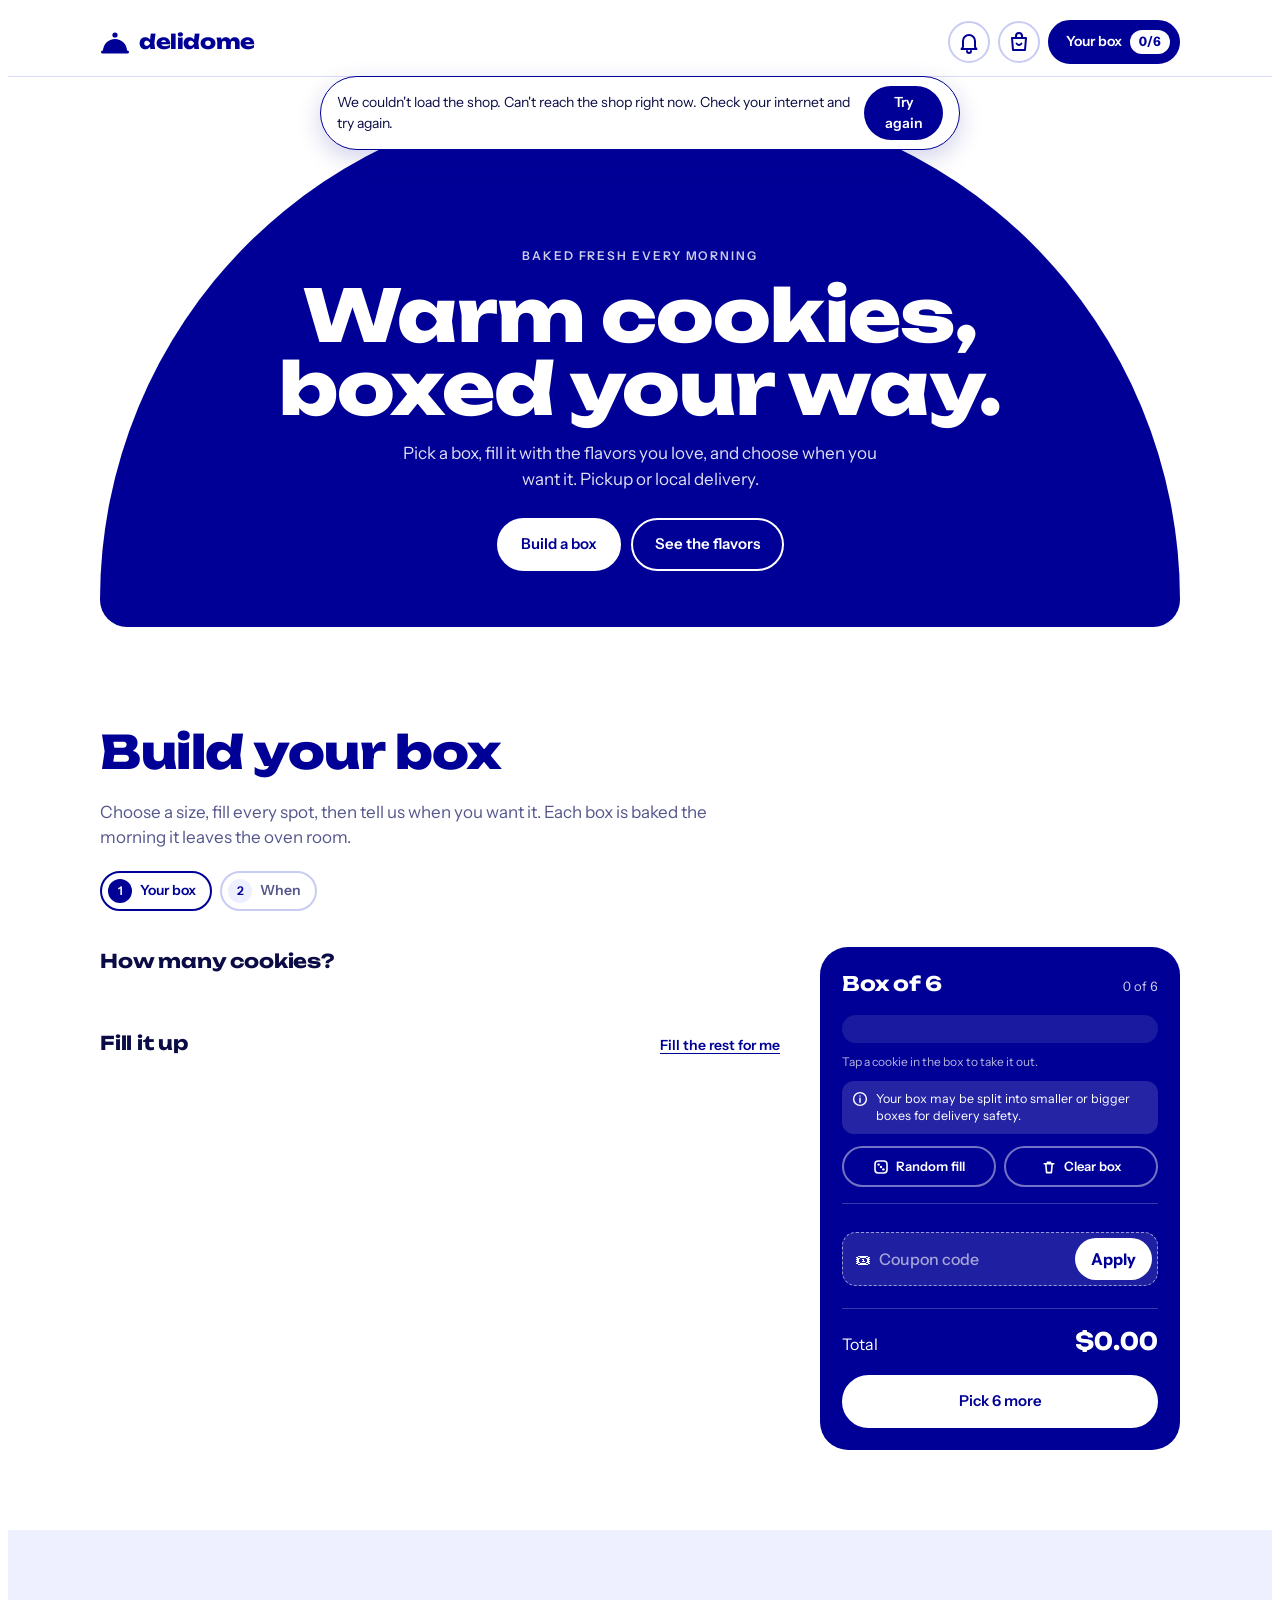
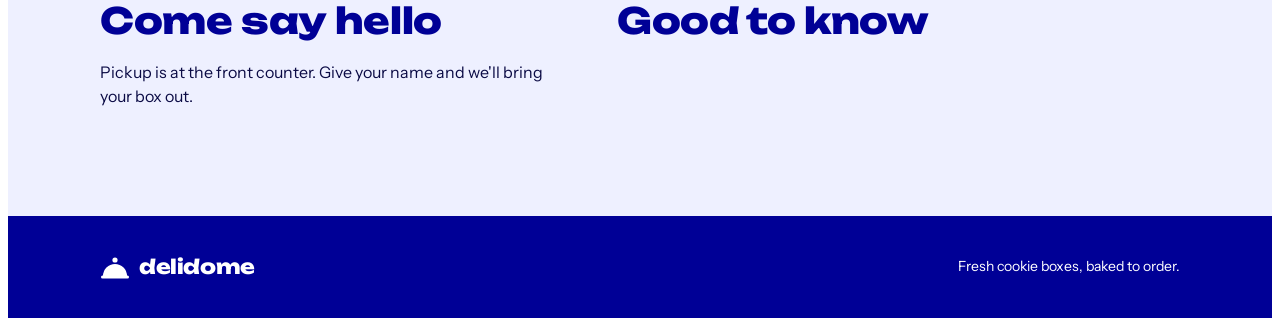
==== site/index.html @ af440e9e "Gifts promo behaves like a flash sale: size tag, FREE lines, countdown; gift card above the coupon b" ====
<!doctype html>
<html lang="en">
<head>
<meta charset="utf-8">
<meta name="viewport" content="width=device-width, initial-scale=1">
<meta name="theme-color" content="#000096">
<meta name="referrer" content="strict-origin-when-cross-origin">
<title>Delidome Cookie Boxes</title>
<link rel="icon" href="data:image/svg+xml,%3Csvg xmlns='http://www.w3.org/2000/svg' viewBox='0 0 32 32'%3E%3Ccircle cx='16' cy='16' r='15' fill='%23000096'/%3E%3C/svg%3E">
<link rel="preconnect" href="https://fonts.googleapis.com">
<link rel="preconnect" href="https://fonts.gstatic.com" crossorigin>
<link rel="stylesheet" href="https://fonts.googleapis.com/css2?family=Unbounded:wght@500;700;800&family=Instrument+Sans:wght@400;500;600;700&display=swap">
<link rel="stylesheet" href="styles.css">
</head>
<body>

<!-- ================= SHOP ================= -->
<div id="storeView">
<header class="top">
  <div class="wrap">
    <a class="logo" href="#top" aria-label="Delidome home">
      <span id="logoMark"><svg viewBox="0 0 30 24" aria-hidden="true"><path d="M3 21a12 12 0 0 1 24 0Z" fill="currentColor"/><circle cx="15" cy="5" r="2.6" fill="currentColor"/><rect x="1" y="20.5" width="28" height="3" rx="1.5" fill="currentColor"/></svg></span><span id="brandTxt">delidome</span>
    </a>
    <div class="top-actions">
      <button class="bagbtn bellbtn" id="bellBtn" type="button" aria-label="Notifications" aria-haspopup="dialog" aria-expanded="false"><svg viewBox="0 0 24 24" aria-hidden="true"><path d="M6 17V11a6 6 0 0 1 12 0v6l1.5 2h-15L6 17Z" fill="none" stroke="currentColor" stroke-width="2" stroke-linejoin="round"/><path d="M10 21a2 2 0 0 0 4 0" fill="none" stroke="currentColor" stroke-width="2" stroke-linecap="round"/></svg><span class="bagn" id="bellCount" hidden></span></button>
      <button class="bagbtn" id="moBtn" type="button" aria-label="My orders" title="My orders"><svg class="bagsvg" viewBox="0 0 24 24" aria-hidden="true"><path d="M5 8h14l-1 12H6L5 8Z" fill="none" stroke="currentColor" stroke-width="2" stroke-linejoin="round"/><path d="M9 8V6a3 3 0 0 1 6 0v2" fill="none" stroke="currentColor" stroke-width="2" stroke-linecap="round"/><path d="M9.5 13.5c.7 1 1.6 1.5 2.5 1.5s1.8-.5 2.5-1.5" fill="none" stroke="currentColor" stroke-width="1.8" stroke-linecap="round"/></svg><span class="bagn" id="moCount" hidden></span></button>
      <button class="pill" id="pillBtn" type="button">Your box <b id="pillCount">0/6</b></button>
    </div>
  </div>
  <div class="flash" id="flash" hidden aria-live="polite"></div>
</header>
<main id="top">
  <section class="hero wrap">
    <div class="dome" id="dome">
      <div class="hm" id="heroMedia" aria-hidden="true"></div><div class="ho" id="heroOverlay" aria-hidden="true"></div>
      <p class="eyebrow" id="heroEyebrow">Baked fresh every morning</p>
      <h1 id="heroTitle">Warm cookies, boxed your way.</h1>
      <p class="lede" id="heroLede">Pick a box, fill it with the flavors you love, and choose when you want it. Pickup or local delivery.</p>
      <div class="hero-ctas">
        <a class="btn btn-white" id="heroBtn1" href="#build">Build a box</a>
        <a class="btn btn-ghost" id="heroBtn2" href="#menu">See the flavors</a>
      </div>
    </div>
    <div class="hero-strip" id="heroStrip"></div>
  </section>

  <div id="lpTop"></div>
  <div class="marq" id="marq" hidden></div>

  <section class="build wrap" id="build">
    <div class="editbar" id="editBar" hidden></div>
    <div class="build-head">
      <h2 id="buildTitle">Build your box</h2>
      <p id="buildIntro">Choose a size, fill every spot, then tell us when you want it. Each box is baked the morning it leaves the oven room.</p>
      <div class="steps" role="tablist">
        <button class="step" id="tab1" type="button" aria-current="step"><i>1</i>Your box</button>
        <button class="step" id="tab2" type="button"><i>2</i>When</button>
      </div>
    </div>

    <div class="build-grid">
      <div class="build-main">
        <div id="step1">
          <div class="block">
            <h3 class="q">How many cookies?</h3>
            <div class="sizes" id="sizes"></div>
            <div class="custom" id="customBox" hidden></div>
          </div>
          <div class="block" id="menu">
            <div class="qrow">
              <h3 class="q">Fill it up</h3>
              <button class="linkbtn" id="fillRest" type="button">Fill the rest for me</button>
            </div>
            <div class="chips catbar" id="catBar" hidden></div>
            <div class="menu" id="menuGrid"></div>
            <p class="hint" id="xtraHint" hidden>Flavors marked with a price cost that much extra per cookie.</p>
          </div>
        </div>

        <div id="step2" hidden>
          <div class="block">
            <h3 class="q">How would you like it?</h3>
            <div class="choice" id="modes">
            </div>
            <p class="hint" id="modeHint"></p>
          </div>
          <div class="block" id="dayBlock">
            <h3 class="q">Which day?</h3>
            <div class="days" id="days"></div>
            <p class="hint" id="daysHint"></p>
          </div>
          <div class="block" id="timeBlock">
            <h3 class="q">What time?</h3>
            <div class="choice" id="times"></div>
          </div>
          <div class="block" id="extrasBlock">
            <h3 class="q">Add extras</h3>
            <div class="extras" id="extras"></div>
          </div>
          <div class="block">
            <label class="flbl" for="giftNote">Gift note or anything we should know (optional)</label>
            <textarea id="giftNote" rows="3" placeholder="Happy birthday, Sari! Love, Dimas"></textarea>
          </div>
          <div class="block">
            <button class="btn btn-line" id="backBtn" type="button">← Back to your box</button>
          </div>
        </div>
      </div>

      <aside class="boxpanel" aria-label="Your box">
        <div class="bp-head"><h3 id="bpTitle">Box of 6</h3><span id="bpCount" class="num">0 of 6</span></div>
        <div class="slots" id="slots"></div>
        <p class="bp-hint">Tap a cookie in the box to take it out.</p>
        <p class="bp-note"><svg viewBox="0 0 20 20" aria-hidden="true"><circle cx="10" cy="10" r="8" fill="none" stroke="currentColor" stroke-width="1.8"/><path d="M10 9v5M10 6.2v.1" stroke="currentColor" stroke-width="1.8" stroke-linecap="round"/></svg><span>Your box may be split into smaller or bigger boxes for delivery safety.</span></p>
        <div class="bp-tools">
          <button class="tool" id="randBtn" type="button"><svg viewBox="0 0 20 20" aria-hidden="true"><rect x="2.5" y="2.5" width="15" height="15" rx="4" fill="none" stroke="currentColor" stroke-width="2"/><circle cx="7" cy="7" r="1.5" fill="currentColor"/><circle cx="13" cy="13" r="1.5" fill="currentColor"/><circle cx="10" cy="10" r="1.5" fill="currentColor"/></svg><span id="randLabel">Random fill</span></button>
          <button class="tool" id="clearBtn" type="button"><svg viewBox="0 0 20 20" aria-hidden="true"><path d="M4 6h12M8 6V4h4v2M6 6l1 11h6l1-11" fill="none" stroke="currentColor" stroke-width="2" stroke-linecap="round" stroke-linejoin="round"/></svg>Clear box</button>
        </div>
        <dl class="lines" id="lines"></dl>
        <div class="giftwrap" id="giftBox" hidden></div>
        <div class="cpn" id="cpn">
          <div class="cpn-ap" id="cpnAp" hidden></div>
          <form class="cpn-f" id="cpnForm" autocomplete="off"><span class="cpn-ic" aria-hidden="true">🎟</span><input id="cpnIn" class="cpn-in" placeholder="Coupon code" maxlength="20" aria-label="Coupon code" autocapitalize="characters" spellcheck="false"><button class="cpn-b" type="submit">Apply</button></form>
          <p class="cpn-m" id="cpnMsg" role="status" hidden></p>
          <div class="cpn-ch" id="cpnCh"></div>
        </div>
        <div class="total"><span>Total</span><strong id="total">$0.00</strong></div>
        <button class="btn cta" id="panelCta" type="button">Pick 6 more</button>
        <p class="ctamsg" id="ctaMsg" role="alert" hidden>Please choose a courier first.</p>
      </aside>
    </div>
  </section>

  <div id="lpBottom"></div>
  <section class="visit" id="visit">
    <div class="wrap visit-grid">
      <div>
        <h2 id="visitTitle">Come say hello</h2>
        <p id="visitText">Pickup is at the front counter. Give your name and we'll bring your box out.</p>
        <dl class="hours" id="hours"></dl>
        <p class="addr" id="addr"></p>
      </div>
      <div class="faq">
        <h2 id="faqTitle">Good to know</h2>
        <div id="faqList"></div>
      </div>
    </div>
  </section>
</main>

<footer id="siteFoot">
  <div class="wrap">
    <span class="logo"><span id="ftMark"><svg viewBox="0 0 30 24" aria-hidden="true"><path d="M3 21a12 12 0 0 1 24 0Z" fill="currentColor"/><circle cx="15" cy="5" r="2.6" fill="currentColor"/><rect x="1" y="20.5" width="28" height="3" rx="1.5" fill="currentColor"/></svg></span><span id="ftBrand">delidome</span></span>
    <span><span id="ftText">Fresh cookie boxes, baked to order.</span></span>
  </div>
</footer>

<div class="sheet" id="moSheet" hidden role="dialog" aria-modal="true" aria-label="My orders"><div class="sheet-card" id="moCard"></div></div>
<div class="bell-pop" id="bellPop" hidden role="dialog" aria-label="Notifications"><div class="bell-h"><b>🔔 Notifications</b><button class="x" type="button" data-bellclose aria-label="Close">✕</button></div><div class="bell-tabs" id="bellTabs" role="tablist"></div><div class="bell-list" id="bellList"></div></div>
<div class="pp-pop" id="ppPop" hidden role="dialog" aria-modal="true" aria-label="Payment proof sent"><div class="pp-fx" id="ppFx" aria-hidden="true"></div><div class="pp-card" id="ppCard"></div></div>
<div class="rnpop" id="rnPop" hidden role="status" aria-live="polite"></div>
<div class="sheet center" id="cwSheet" hidden role="alertdialog" aria-modal="true" aria-labelledby="cwTitle"><div class="sheet-card cw-card" id="cwCard"></div></div>
<div class="sheet" id="sdSheet" hidden role="dialog" aria-modal="true" aria-label="Sameday shipment"><div class="sheet-card sd-card" id="sdCard"></div></div>
<div class="sheet" id="rvSheet" hidden role="dialog" aria-modal="true" aria-label="Flavor reviews"><div class="sheet-card" id="rvCard"></div></div>

<div class="bar" aria-live="polite">
  <div><strong id="barTotal">$0.00</strong><small id="barSub">0 of 6 picked</small></div>
  <button class="btn" id="barCta" type="button">Pick 6 more</button>
</div>

<div class="sheet" id="bsPop" hidden role="dialog" aria-modal="true" aria-labelledby="bsPopTitle">
  <div class="sheet-card">
    <div class="sheet-top"><h3 id="bsPopTitle">Choose a courier</h3><button class="x" id="bsPopX" type="button" aria-label="Close">✕</button></div>
    <div class="form" id="bsPopBody"></div>
    <button class="btn btn-blue" id="bsPopDone" type="button" style="width:100%;margin-top:14px">Done</button>
  </div>
</div>
<div class="sheet" id="sheet" hidden role="dialog" aria-modal="true" aria-labelledby="sheetTitle">
  <div class="sheet-card">
    <div id="checkoutView">
      <div class="sheet-top"><h3 id="sheetTitle">Checkout</h3><button class="x" id="closeSheet" type="button" aria-label="Close">✕</button></div>
      <div class="summary" id="summary"></div>
      <form class="form" id="coForm" novalidate>
        <h4>Contact</h4>
        <div class="field"><label for="coName">Full name</label><input id="coName" required autocomplete="name"></div>
        <div class="field"><label for="coPhone">WhatsApp number</label><input id="coPhone" type="tel" inputmode="numeric" pattern="[0-9]{8,15}" maxlength="24" required autocomplete="tel-national" placeholder="Numbers only, e.g. 81234567890"></div>
        <div class="field"><label for="coEmail">Email</label><input id="coEmail" type="email" required autocomplete="email"></div>
        <div class="field"><span class="flbl" style="font-weight:600;font-size:14px">Send order updates by</span>
          <div style="display:flex;flex-wrap:wrap;gap:6px 18px"><label class="chk"><input type="radio" name="coNotify" value="whatsapp"> WhatsApp</label><label class="chk"><input type="radio" name="coNotify" value="email"> Email</label><label class="chk"><input type="radio" name="coNotify" value="both" checked> Both</label></div></div>
        <div class="field" id="addrFields" hidden><label for="coAddr">Delivery address</label><textarea id="coAddr" rows="3" autocomplete="street-address" placeholder="Street, number, area, city"></textarea>
          <p class="addrwarn" role="note">⚠️ <b>Please make sure your address is really accurate.</b> We're not responsible for deliveries to a wrong address.</p>
          <div class="placex" id="placeNoteWrap" hidden><label for="coDNote">Note for the driver <small class="note">(optional)</small></label><textarea id="coDNote" rows="2" maxlength="200" placeholder="e.g. Green gate next to Indomaret, house no. 6, ring the bell"></textarea></div>
          <div class="placex" id="placePhotoWrap" hidden><span class="flbl">Photo of your place <small class="note">(optional)</small></span>
            <div class="colin" style="flex-wrap:wrap"><label class="ghost mqbtn" id="coPhotoBtn">📷 Add photo<input type="file" accept="image/*" hidden id="coPhoto"></label><img id="coPhotoPrev" class="placeprev" hidden alt="Your place"><button type="button" class="ghost" id="coPhotoRm" hidden>Remove</button></div>
            <small class="note">Helps the courier find you. Only the shop and you can see it, and it's deleted a few days after delivery.</small></div></div>
        <div class="field bssum" id="bsSum" hidden></div>
        <div class="field bsbox" id="bsBox" hidden>
          <span class="flbl" style="font-weight:600;font-size:14px">Courier</span>
          <p class="note" style="margin:2px 0 8px">Search your area, then pick a courier. The price is for this order only.</p>
          <div class="bsrow"><input id="bsArea" placeholder="Area, sub-district or postal code" autocomplete="off" aria-label="Delivery area"><div class="bslist" id="bsAreaList" hidden></div></div>
          <div class="bsbtns"><button type="button" class="ghost" id="bsFind">📍 Find my address on the map</button><button type="button" class="ghost" id="bsGeo">Use my current location</button><button type="button" class="ghost" id="bsPick">🗺️ Pick on the map</button></div>
          <div class="bsmap" id="bsMap" hidden></div>
          <p class="note" id="bsMapHint" hidden style="margin:4px 0 0">Drag the pin (or tap the map) to your exact door. Prices update by themselves.</p>
          <p class="note" id="bsPlace" hidden></p>
          <div class="bsopts" id="bsOpts"></div>
          <p class="err" id="bsErr" hidden></p>
        </div>
        <p class="err" id="coErr" hidden></p>
        <button class="btn btn-blue" type="submit" id="placeBtn">Place order</button>
        <p class="note" id="coNote"></p>
      </form>
    </div>
    <div id="doneView" hidden>
      <div class="done-box" id="doneBox">
        <div id="dnFx" aria-hidden="true"></div>
        <div class="badge" id="doneBadge">✓</div>
        <h3 id="doneTitle">Order placed</h3>
        <p id="doneText"></p>
        <span class="code" id="doneCode"></span>
        <p class="dn-urgent" id="doneUrgent"></p>
        <div class="dn-cd" id="doneCd"></div>
        <div class="dn-pm" id="donePM"></div>
        <button class="btn btn-blue dn-pay" id="donePay" type="button">Pay now</button>
        <button class="btn btn-ghost-blue" id="newBox" type="button">Build another box</button>
        <button class="linkbtn dn-track" id="doneClose" type="button">Track my order</button>
      </div>
    </div>
  </div>
</div>
</div>

<div class="toast" id="toast" hidden role="status"></div>
<script src="config.js"></script>
<script src="backend.js"></script>
<script src="sb.js"></script>
<script src="app.js"></script>
</body>
</html>
---- site/styles.css ----
:root{
  --blue:#000096;
  --blue-2:#2328C8;
  --ink:#0B0B45;
  --muted:#55578C;
  --ice:#EEF0FF;
  --ice-2:#D9DCFA;
  --white:#FFFFFF;
  --line:#C9CCF2;
  --red:#C8102E;
  --display:"Unbounded","Arial Black",system-ui,sans-serif;
  --body:"Instrument Sans",system-ui,-apple-system,"Segoe UI",sans-serif;
  --r-pill:999px;
  color-scheme:light;
}
*{box-sizing:border-box}
[hidden]{display:none!important}
html{scroll-behavior:smooth}
@media (prefers-reduced-motion:reduce){html{scroll-behavior:auto}*{animation:none!important;transition:none!important}}
body.in-store{background:var(--pagebg,#fff)}
#storeView{font-family:var(--body);color:var(--ink)}
body{background:var(--white);color:var(--ink);font-family:var(--body);font-size:16px;line-height:1.5;-webkit-font-smoothing:antialiased}
button,input,textarea,select{font:inherit;color:inherit}
button{cursor:pointer}
:focus-visible{outline:3px solid var(--blue-2);outline-offset:3px}
h1,h2,h3{font-family:var(--display);margin:0;text-wrap:balance;letter-spacing:-.01em}
p{margin:0}
.wrap{max-width:1120px;margin:0 auto;padding-inline:20px}
.num{font-variant-numeric:tabular-nums}

/* Header */
.top{position:sticky;top:env(safe-area-inset-top,0px);z-index:30;background:color-mix(in srgb,var(--white) 92%,transparent);backdrop-filter:blur(8px);border-bottom:1px solid var(--ice-2)}
.top .wrap{display:flex;align-items:center;justify-content:space-between;gap:12px;padding-block:12px}
.top-actions{display:flex;align-items:center;gap:8px}
.logo{display:flex;align-items:center;gap:9px;text-decoration:none;color:var(--blue);font-family:var(--display);font-weight:800;font-size:20px;letter-spacing:-.02em}
.logo svg{width:30px;height:24px}
.pill{display:inline-flex;align-items:center;gap:8px;border:2px solid var(--blue);background:var(--blue);color:var(--white);border-radius:var(--r-pill);padding:8px 8px 8px 16px;font-weight:600;font-size:14px}
.pill b{background:var(--white);color:var(--blue);border-radius:var(--r-pill);padding:2px 9px;font-size:13px;font-variant-numeric:tabular-nums}
.pill{white-space:nowrap}
@media (max-width:900px){body.in-store .toast{bottom:calc(100px + env(safe-area-inset-bottom,0px))}}

/* Announcer banner (pinned under the header) */
.flash{position:relative;overflow:hidden;background:var(--fl-bg,var(--red));color:var(--fl-ink,#fff);border-top:1px solid rgba(0,0,0,.06)}
.flash:not(.pinned){position:relative}
.flash .fw{display:flex;align-items:center;justify-content:center;gap:6px 12px;flex-wrap:wrap;padding:8px 16px;font-weight:700;text-align:center;font-size:14px;position:relative;z-index:1}
.flash.sz-S .fw{font-size:12px}.flash.sz-L .fw{font-size:17px;padding-block:11px}
.flash svg{width:16px;height:16px;flex:none}
.flash .fimg{height:34px;width:auto;max-width:64px;object-fit:contain;border-radius:8px;flex:none}
.flash.sz-L .fimg{height:44px;max-width:80px}.flash.sz-S .fimg{height:26px}
.flash.fx-img .fimg{animation:flimg 1.6s ease-in-out infinite;transform-origin:50% 90%}
@keyframes flimg{0%,100%{transform:rotate(-6deg) scale(1)}50%{transform:rotate(6deg) scale(1.12)}}
.flash .cdn{font-family:var(--display);font-variant-numeric:tabular-nums;background:var(--fl-cdbg,#fff);color:var(--fl-cd,var(--red));border-radius:var(--r-pill);padding:3px 12px;font-size:1em;font-weight:800;white-space:nowrap;box-shadow:0 0 0 2px rgba(255,255,255,.35)}
.flash.fx-cd .cdn{animation:flcd 1s ease-in-out infinite}
@keyframes flcd{0%,100%{transform:scale(1);box-shadow:0 0 0 0 color-mix(in srgb,var(--fl-cd,#C8102E) 55%,transparent)}50%{transform:scale(1.07);box-shadow:0 0 0 7px color-mix(in srgb,var(--fl-cd,#C8102E) 0%,transparent)}}
.flash.fx-cd::after{content:"";position:absolute;inset:0;background:linear-gradient(100deg,transparent 35%,rgba(255,255,255,.35) 50%,transparent 65%);transform:translateX(-100%);animation:flsweep 3.2s ease-in-out infinite;pointer-events:none}
@keyframes flsweep{0%,55%{transform:translateX(-100%)}100%{transform:translateX(100%)}}
.top .flash .fw{padding-block:8px}
.top .flash.sz-L .fw{padding-block:11px}

/* Hero */
.hero{padding-block:20px 8px}
.dome{position:relative;overflow:hidden;background:var(--blue);color:var(--white);border-radius:min(48vw,520px) min(48vw,520px) 28px 28px;padding:clamp(88px,14vw,150px) 20px 56px;text-align:center}
.dome .eyebrow{font-size:12px;font-weight:600;letter-spacing:.16em;text-transform:uppercase;opacity:.8}
.dome h1{font-size:clamp(34px,6.4vw,72px);line-height:1.02;font-weight:800;margin:14px auto 16px;max-width:12ch}
.dome p.lede{max-width:44ch;margin:0 auto;font-size:17px;opacity:.88}
.hero-ctas{display:flex;flex-wrap:wrap;justify-content:center;gap:10px;margin-top:26px}
.btn{display:inline-flex;align-items:center;justify-content:center;gap:8px;border-radius:var(--r-pill);padding:13px 22px;font-weight:600;font-size:15px;border:2px solid currentColor;text-decoration:none;transition:transform .15s ease,background .15s ease}
.btn:active{transform:scale(.97)}
.btn-white{background:var(--white);color:var(--blue);border-color:var(--white)}
.btn-ghost{background:transparent;color:var(--white)}
.btn-blue{background:var(--blue);color:var(--white);border-color:var(--blue)}
.btn-line{background:var(--white);color:var(--blue);border-color:var(--blue)}
.btn-sm{padding:8px 14px;font-size:13px}
.btn[disabled]{background:var(--ice-2);border-color:var(--ice-2);color:var(--muted);cursor:not-allowed}
.dome > :not(.float):not(.hm):not(.ho){position:relative;z-index:1}
.dome .hm,.dome .ho{position:absolute;inset:0;z-index:0}
@media (min-width:1000px){.hrsticky{position:sticky;top:8px;z-index:6;max-height:90vh;overflow:auto}}
.dome .hm{background-size:cover;background-position:center}
.dome .hm video{width:100%;height:100%;object-fit:cover;display:block}
.dome .ho{background:#000;opacity:0}
.dome.nofloat .float{display:none}
.float{position:absolute;z-index:1;opacity:.95;width:clamp(64px,11vw,128px);aspect-ratio:1;animation:bob 6s ease-in-out infinite}
.float:nth-child(2n){animation-delay:-3s}
@media (max-width:640px){.float{width:58px}.float.hid-ph{display:none}}
@media (min-width:641px){.float.hid-pc{display:none}}
@keyframes bob{50%{transform:translateY(-10px) rotate(6deg)}}
.float.fx-spin{animation:fspin 9s linear infinite}
.float.fx-pulse{animation:fpulse 3.2s ease-in-out infinite}
.float.fx-wiggle{animation:fwig 2.6s ease-in-out infinite}
.float.fx-none{animation:none}
@keyframes fspin{to{transform:rotate(360deg)}}
@keyframes fpulse{50%{transform:scale(1.14)}}
@keyframes fwig{0%,100%{transform:rotate(-9deg)}50%{transform:rotate(9deg)}}
.hero-strip{display:flex;justify-content:center;flex-wrap:wrap;gap:8px 22px;margin-top:18px;color:var(--muted);font-size:14px}
.hero-strip span::before{content:"";display:inline-block;width:7px;height:7px;border-radius:50%;background:var(--blue);margin-right:8px;vertical-align:middle}

/* Plate + cookie */
.plate{display:grid;place-items:center;border-radius:50%;aspect-ratio:1;width:100%;container-type:inline-size}
.plate svg{width:var(--ck,84%);height:var(--ck,84%);display:block;filter:drop-shadow(0 4px 6px rgba(0,0,40,.18))}
.plate .ph{width:var(--ck,84%);height:var(--ck,84%);display:block;border-radius:50%;object-fit:cover;box-shadow:0 4px 10px rgba(0,0,40,.22);user-select:none;-webkit-user-drag:none}
.plate .ph.cut{border-radius:0;object-fit:contain;box-shadow:none;filter:drop-shadow(0 4px 6px rgba(0,0,40,.25))}
.plate .ini{font-family:var(--display);font-weight:800;font-size:clamp(11px,30cqw,44px);line-height:1;color:var(--blue);letter-spacing:-.02em}
.plate.dark .ini{color:var(--white)}
.noimg-t{display:-webkit-box;-webkit-line-clamp:3;-webkit-box-orient:vertical;overflow:hidden;font-weight:700;font-size:13px;line-height:1.2;text-align:center;color:var(--white);overflow-wrap:anywhere;padding:2px}
.card .plate.blank,.slot.filled .plate.blank{animation:bobE 4.2s ease-in-out infinite;animation-delay:calc(var(--i,0) * -.65s)}
.card.out .plate.blank{animation:none}
@keyframes bobE{0%,100%{translate:0 0}50%{translate:0 -4px}}
.slot.filled .noimg-t{animation:idle 4.2s ease-in-out infinite;animation-delay:calc(var(--i,0) * -.65s)}
.fly-t{display:grid;place-items:center;width:100%;height:100%;background:var(--blue);color:var(--white);border-radius:999px;font-weight:700;font-size:12px;text-align:center;padding:4px;line-height:1.15;overflow:hidden}
.nophoto{font-size:12px;color:var(--muted);font-weight:600;text-align:center;padding:8px 0}

/* Builder */
.build{padding-block:64px 40px}
.build-head{display:grid;gap:14px;max-width:640px}
.build-head h2{font-size:clamp(30px,4.6vw,46px);font-weight:800;color:var(--blue)}
.build-head p{color:var(--muted);font-size:17px}
.steps{display:flex;gap:8px;flex-wrap:wrap;margin-top:6px}
.step{display:inline-flex;align-items:center;gap:8px;border:2px solid var(--line);background:var(--white);border-radius:var(--r-pill);padding:6px 14px 6px 6px;font-weight:600;font-size:14px;color:var(--muted)}
.step i{font-style:normal;display:grid;place-items:center;width:24px;height:24px;border-radius:50%;background:var(--ice);font-size:12px;color:var(--blue)}
.step[aria-current="step"]{border-color:var(--blue);color:var(--blue)}
.step[aria-current="step"] i{background:var(--blue);color:var(--white)}
.step.done i{background:var(--blue);color:var(--white)}
.step[disabled]{opacity:.55;cursor:not-allowed}

.build-grid{display:grid;grid-template-columns:minmax(0,1fr) 360px;gap:40px;margin-top:36px;align-items:start}
@media (max-width:900px){.build-grid{grid-template-columns:minmax(0,1fr)}}
.q{font-size:19px;font-weight:700;color:var(--ink);margin-bottom:14px}
.qrow{display:flex;justify-content:space-between;align-items:baseline;gap:12px;flex-wrap:wrap;margin-bottom:14px}
.qrow .q{margin:0}
.linkbtn{background:none;border:0;padding:0;color:var(--blue);font-weight:600;text-decoration:underline;text-underline-offset:3px;font-size:14px}
.linkbtn[disabled]{color:var(--muted);text-decoration:none;cursor:default}
.block + .block{margin-top:40px}
#build,#step2{scroll-margin-top:calc(124px + env(safe-area-inset-top,0px))}

.sizes{display:grid;grid-template-columns:repeat(3,minmax(0,1fr));gap:12px;max-width:460px}
.size{position:relative;aspect-ratio:1;border-radius:50%;border:2px solid var(--line);background:var(--white);display:grid;place-content:center;text-align:center;gap:2px;transition:background .15s,border-color .15s}
.size strong{font-family:var(--display);font-size:clamp(26px,5vw,34px);font-weight:700;line-height:1;color:var(--blue)}
.size span{font-size:13px;color:var(--muted)}
.size s{font-size:11px;opacity:.7;display:block}
.size small{font-size:11px;color:var(--muted);letter-spacing:.04em}
.size .saletag{position:absolute;top:2px;right:2px;background:var(--red);color:var(--white);font-size:11px;font-weight:700;border-radius:var(--r-pill);padding:2px 7px}
.marq{--mbg:#000096;--mfg:#fff;--msz:18px;--mfont:var(--display);background:var(--mbg);color:var(--mfg);font-family:var(--mfont);font-size:var(--msz);line-height:1.2;overflow:hidden;white-space:nowrap;padding:.7em 0;margin:28px 0 8px}
.marq .track{display:flex;width:max-content;animation:mq var(--mdur,30s) linear infinite;will-change:transform}
.marq:hover .track{animation-play-state:paused}
.marq .set{display:flex;align-items:center;flex:none}
.marq .mt{padding:0 .8em;font-weight:700}
.marq .mi{height:2.2em;width:auto;max-width:none;margin:-.5em .5em;display:block;object-fit:contain;flex:none}
.marq .mdot{padding:0 .5em;opacity:.8}
@keyframes mq{to{transform:translateX(-50%)}}
.marq.still{overflow-x:auto}.marq.still .track{animation:none}
.marq.prev{margin:0;border-radius:14px}
.mqgrid{display:grid;gap:16px}
.mqimgs{display:flex;flex-wrap:wrap;gap:10px;align-items:center}
.mqimgs .th{position:relative;width:64px;height:64px;border-radius:14px;border:1px solid var(--ice-2);background:var(--ice);display:grid;place-items:center}
.mqimgs .th img{max-width:52px;max-height:52px;object-fit:contain}
.mqimgs .th button{position:absolute;top:-8px;right:-8px;width:24px;height:24px;border-radius:50%;border:0;background:var(--red);color:#fff;font-size:14px;line-height:1;display:grid;place-items:center}
.mqbtn{display:inline-grid;place-items:center;cursor:pointer;min-height:40px;padding:0 14px}
.colin{display:flex;gap:8px;align-items:center}
.colin input[type=color]{width:44px;height:40px;padding:2px;border:1.5px solid var(--line);border-radius:10px;background:var(--white);flex:none}
.colin .in{min-width:0}
.lp{padding-block:clamp(36px,6vw,72px)}
.lp-in{display:grid;gap:28px;align-items:center;grid-template-columns:minmax(0,1fr)}
@media (min-width:761px){.lp.l-right .lp-in,.lp.l-left .lp-in{grid-template-columns:minmax(0,1fr) minmax(0,1fr)}.lp.l-left .lp-media{order:-1}}
.lp h2{font-size:clamp(26px,4vw,42px);font-weight:800;margin:0 0 12px;line-height:1.1}
.lp p{white-space:pre-line;margin:0 0 18px;max-width:60ch;font-size:17px}
.lp.l-full .lp-in,.lp.l-text .lp-in{text-align:center;justify-items:center}
.lp.l-full p,.lp.l-text p{margin-inline:auto}
.lp-media{min-width:0;width:100%}
.lp-media img,.lp-media video{width:100%;height:auto;border-radius:22px;display:block}
.lp-media .vf{position:relative;aspect-ratio:16/9;border-radius:22px;overflow:hidden;background:#000}
.lp-media .vf iframe{position:absolute;inset:0;width:100%;height:100%;border:0}
.lp .btn{border-color:currentColor}
#logoMark img,#ftMark img{height:28px;width:auto;display:block;border-radius:6px}
#logoMark,#ftMark{display:inline-flex}
.lpsec{padding:0}.lpsec>summary{cursor:pointer;list-style:none;padding:18px 20px;font-family:var(--display);font-weight:800;font-size:17px;color:var(--blue);display:flex;justify-content:space-between;align-items:center;gap:12px}
.lpsec>summary::-webkit-details-marker{display:none}.lpsec>summary::after{content:"+";font-size:22px}.lpsec[open]>summary::after{content:"−"}
.lpsec>.lpbody{padding:0 20px 20px;display:grid;gap:14px}
.lpthumb{max-width:240px;max-height:150px;border-radius:12px;border:1px solid var(--ice-2);display:block;background:var(--ice)}
.lpblock{border:1.5px solid var(--ice-2);border-radius:16px;padding:14px;display:grid;gap:12px}
.bagbtn{position:relative;display:inline-flex;align-items:center;justify-content:center;gap:0;border:2px solid var(--line);background:var(--white);color:var(--blue);border-radius:var(--r-pill);height:42px;width:42px;padding:0;font-weight:600;font-size:14px;white-space:nowrap}
.bagbtn svg{width:24px;height:24px;flex:none}
.bagbtn:hover{border-color:var(--blue)}
.bagsvg{transform-origin:50% 25%;animation:bagsway 3.4s ease-in-out infinite}
@keyframes bagsway{0%,68%,100%{transform:rotate(0)}74%{transform:rotate(-16deg) translateY(-2px)}80%{transform:rotate(13deg)}86%{transform:rotate(-8deg)}92%{transform:rotate(4deg)}}
.bagbtn.hot{border-color:var(--red);color:var(--red)}
.bagbtn.hot::after{content:"";position:absolute;inset:-4px;border-radius:50%;border:2px solid var(--red);animation:bagring 1.6s ease-out infinite;pointer-events:none}
@keyframes bagring{0%{transform:scale(.9);opacity:.8}100%{transform:scale(1.35);opacity:0}}
.bellbtn.ring svg{transform-origin:50% 10%;animation:bellring 2.8s ease-in-out infinite}
@keyframes bellring{0%,60%,100%{transform:rotate(0)}66%{transform:rotate(18deg)}72%{transform:rotate(-16deg)}78%{transform:rotate(11deg)}84%{transform:rotate(-7deg)}90%{transform:rotate(3deg)}}
.bell-pop{position:fixed;z-index:70;top:calc(env(safe-area-inset-top,0px) + 64px);right:16px;width:min(390px,calc(100vw - 32px));max-height:min(78vh,600px);display:flex;flex-direction:column;background:var(--white);border:1.5px solid var(--line);border-radius:24px;box-shadow:0 18px 50px rgba(0,0,60,.25);overflow:hidden;animation:pppop .3s cubic-bezier(.2,1.3,.4,1) both;transform-origin:top right}
.bell-h{display:flex;justify-content:space-between;align-items:center;padding:16px 16px 8px 18px;color:var(--ink);font-size:22px;font-family:var(--display)}
.bell-h .x{width:36px;height:36px;font-size:15px}
.bell-tabs{display:flex;gap:8px;flex-wrap:wrap;padding:6px 16px 10px}
.bell-tabs button{border:1.5px solid var(--blue);background:var(--white);color:var(--blue);border-radius:var(--r-pill);padding:6px 14px;font-size:13px;font-weight:700}
.bell-tabs button[aria-selected="true"]{background:var(--blue);color:#fff}
.bell-list{overflow:auto;display:grid;gap:10px;padding:4px 14px 16px;align-content:start}
.bell-it{display:grid;grid-template-columns:auto minmax(0,1fr) auto;gap:12px;align-items:center;text-align:left;width:100%;border:1.5px solid transparent;border-radius:18px;background:var(--ice);padding:12px 14px;font:inherit;color:var(--ink);position:relative;cursor:pointer}
.bell-it:hover{border-color:var(--blue)}
.bell-it.new{border-color:var(--blue)}
.bell-it.new::after{content:"";position:absolute;top:10px;right:12px;width:9px;height:9px;border-radius:50%;background:var(--red)}
.bell-ic{width:42px;height:42px;border-radius:12px;background:var(--white);display:grid;place-items:center;font-size:22px;align-self:start}
.bell-tx{display:grid;gap:3px;min-width:0}
.bell-tx small{font-size:12px;color:var(--muted);font-weight:700}
.bell-tx b{font-size:15px;line-height:1.3;overflow-wrap:anywhere}
.bell-tx span{font-size:14px;line-height:1.45;color:var(--ink);overflow-wrap:anywhere}
.bell-ch{font-size:22px;color:var(--blue);font-weight:700}
.bell-code{display:inline-block;justify-self:start;border:1.5px dashed var(--blue);border-radius:10px;padding:4px 10px;font-weight:700;color:var(--blue);font-size:13px;margin-top:2px}
.card.hl{animation:cardhl 2.4s ease-out}
@keyframes cardhl{0%,30%{box-shadow:0 0 0 4px var(--blue),0 0 24px rgba(0,0,150,.45)}100%{box-shadow:0 0 0 0 transparent}}
.bell-empty{padding:26px 16px;text-align:center;color:var(--muted);font-size:14px}
.bagn{position:absolute;top:-6px;right:-4px;min-width:20px;height:20px;border-radius:10px;background:var(--red);color:#fff;font-size:11px;font-weight:700;display:grid;place-items:center;padding:0 5px}
@media (max-width:520px){.top-actions{gap:6px}}
@media (max-width:420px){.bagbtn{width:34px;height:34px}.bagbtn svg{width:20px;height:20px}.top-actions{gap:4px}.top .logo{font-size:15px;gap:5px}.top .logo svg{width:22px}.pill{padding:6px 5px 6px 9px;font-size:12px}.top .wrap{gap:8px}}
.btn-ghost-blue{background:transparent;color:var(--blue);border:2px solid var(--line)}
.bp-note{display:flex;gap:8px;align-items:flex-start;font-size:12.5px;line-height:1.4;margin:10px 0 0;background:rgba(255,255,255,.14);border-radius:12px;padding:9px 10px}
.bp-note svg{width:16px;height:16px;flex:none;margin-top:1px}
.editbar{display:flex;flex-wrap:wrap;gap:10px;align-items:center;justify-content:space-between;background:#FFF3C4;color:#5A4200;border-radius:16px;padding:12px 16px;margin-bottom:16px;font-size:14px}
.editbar button{border:1.5px solid #5A4200;background:transparent;color:#5A4200;border-radius:var(--r-pill);padding:6px 12px;font-weight:600;font-size:13px}
.drawer-card .seg{width:100%;border-radius:18px}.drawer-card .seg button{flex:1 1 auto}
.rrow{display:grid;gap:8px;padding:12px 0;border-bottom:1px solid var(--ice-2)}
.rrow:last-child{border-bottom:0}
.rstars{display:flex;gap:2px}.rstars button{border:0;background:none;font-size:28px;line-height:1;color:var(--line);padding:2px 3px}.rstars button.on{color:#E8A400}
.cnote{background:#FFF3C4;color:#5A4200;border-radius:14px;padding:12px 14px;font-size:14px;display:grid;gap:4px}
.cbox{border:1.5px solid var(--line);border-radius:18px;padding:14px 16px;display:grid;gap:10px}
.cphotos{display:flex;flex-wrap:wrap;gap:8px}.cphotos img{width:84px;height:84px;object-fit:cover;border-radius:10px;border:1px solid var(--line)}
.chk,.form .chk,.field .chk{display:flex!important;flex-direction:row;gap:10px;align-items:center;font-size:14px;font-weight:400}.chk input,.form .chk input,.field .chk input{width:auto!important;min-height:0;padding:0;margin:0;flex:none;border:0;box-shadow:none}
#modal{z-index:120}
.paywarn{font-size:14px;margin:0;color:var(--muted)}
.cd{font-family:var(--display);font-variant-numeric:tabular-nums;font-weight:700}
.mo-list{display:grid;gap:10px;margin-top:14px}
.mo-card{display:grid;gap:6px;text-align:left;border:1.5px solid var(--line);background:var(--white);border-radius:18px;padding:14px 16px;width:100%}
.mo-card:hover{border-color:var(--blue)}
.mo-row{display:flex;justify-content:space-between;gap:10px;align-items:center;flex-wrap:wrap}
.mo-code{font-family:var(--display);font-weight:700;color:var(--blue)}
.mo-chip{border-radius:var(--r-pill);padding:3px 10px;font-size:12px;font-weight:700}
.mo-sub{font-size:13px;color:var(--muted)}
.mo-pay{background:var(--ice);border-radius:18px;padding:16px;display:grid;gap:12px}
.mo-pay pre{margin:0;font-family:var(--body);white-space:pre-wrap;font-size:14px;background:var(--white);border-radius:12px;padding:10px 12px}
.mo-big{font-family:var(--display);font-size:22px;font-weight:700;color:var(--blue)}
.mo-bar{height:6px;border-radius:3px;background:var(--line);overflow:hidden}.mo-bar i{display:block;height:100%;background:var(--blue)}
.track-l{list-style:none;margin:0;padding:0;display:grid;gap:0}
.track-l li{position:relative;display:flex;gap:12px;align-items:flex-start;padding:0 0 16px 0;font-size:14px;color:var(--muted)}
.track-l li:last-child{padding-bottom:0}
.track-l li::before{content:"";position:absolute;left:11px;top:24px;bottom:0;width:2px;background:var(--line)}
.track-l li:last-child::before{display:none}
.track-l .dot{width:24px;height:24px;border-radius:50%;border:2px solid var(--line);background:var(--white);display:grid;place-items:center;font-size:12px;flex:none;color:#fff;z-index:1}
.track-l li.done{color:var(--ink)}.track-l li.done .dot{background:var(--blue);border-color:var(--blue)}.track-l li.done::before{background:var(--blue)}
.track-l li.now{color:var(--ink);font-weight:700}.track-l li.now .dot{border-color:var(--blue);background:var(--white);box-shadow:0 0 0 4px var(--ice)}
.track-l li small{display:block;font-weight:400;color:var(--muted)}
.proofimg{max-width:100%;max-height:260px;border-radius:12px;border:1px solid var(--line);display:block}
.mo-back{border:0;background:none;color:var(--blue);font-weight:600;padding:0;font-size:14px}
.mo-find{margin-top:16px}
.custom{margin-top:16px;max-width:460px;border:2px dashed var(--line);border-radius:18px;padding:14px 16px;display:grid;gap:10px;background:var(--white)}
.custom[data-on="true"]{border:2px solid var(--blue);background:var(--ice)}
.custom h4{margin:0;font-size:16px;color:var(--blue)}
.custom p{margin:0;font-size:13px;color:var(--muted)}
.custom .crow{display:flex;flex-wrap:wrap;align-items:center;gap:12px}
.custom .stepper input{width:48px;border:0;background:transparent;text-align:center;font:inherit;font-weight:700;color:inherit;-moz-appearance:textfield;outline-offset:2px}
.custom .stepper input::-webkit-outer-spin-button,.custom .stepper input::-webkit-inner-spin-button{-webkit-appearance:none;margin:0}
.custom .cprice{font-weight:700;color:var(--blue);font-variant-numeric:tabular-nums}
.custom .cuse[disabled]{opacity:.7;cursor:default}
.size[aria-pressed="true"]{background:var(--blue);border-color:var(--blue)}
.size[aria-pressed="true"] strong,.size[aria-pressed="true"] span,.size[aria-pressed="true"] small{color:var(--white)}

.menu{display:grid;grid-template-columns:repeat(3,minmax(0,1fr));gap:28px 18px}
@media (max-width:520px){
  .menu{gap:22px 10px}
  .card h4{font-size:13px;line-height:1.25}
  .card p{font-size:11px;min-height:0}
  .stepper{padding:2px}
  .stepper button{width:26px;height:26px;font-size:16px}
  .stepper output{min-width:20px;font-size:14px}
  .xtra{font-size:10px!important;padding:1px 6px!important}
  .stk{font-size:9px!important;padding:2px 6px!important}
}
.card{display:grid;gap:8px;justify-items:center;text-align:center}
.pwrap{position:relative;width:100%;max-width:150px}
.stk{position:absolute;top:0;left:0;z-index:1;background:var(--red);color:var(--white);font-weight:700;font-size:11px;border-radius:var(--r-pill);padding:3px 8px;white-space:nowrap}
.xtra{position:absolute;top:0;right:0;z-index:1;background:var(--white);color:var(--blue);border:2px solid var(--blue);font-weight:700;font-size:12px;border-radius:var(--r-pill);padding:2px 8px;font-variant-numeric:tabular-nums}
.card h4{margin:6px 0 0;font-size:16px;font-weight:700}
.card.noimg{align-content:start}
.card.noimg h4{margin-top:0}
.card h4 .xtra{position:static;display:inline-block;margin-left:6px;vertical-align:middle}
.card p{font-size:13px;color:var(--muted);max-width:24ch;min-height:3em}
.card.out .plate{filter:grayscale(.85);opacity:.45}
.sold{font-size:12px;font-weight:700;color:var(--muted);text-transform:uppercase;letter-spacing:.08em;border:2px dashed var(--line);border-radius:var(--r-pill);padding:7px 14px}
.stepper{display:inline-flex;align-items:center;border:2px solid var(--line);border-radius:var(--r-pill);padding:3px}
.stepper button{width:32px;height:32px;border-radius:50%;border:0;background:transparent;font-size:18px;font-weight:600;color:var(--blue);display:grid;place-items:center}
.stepper button:hover:not([disabled]){background:var(--ice)}
.stepper button[disabled]{color:var(--line);cursor:not-allowed}
.stepper output{min-width:28px;text-align:center;font-weight:700;font-variant-numeric:tabular-nums}
.card.has .stepper{border-color:var(--blue);background:var(--ice)}

.choice{display:flex;flex-wrap:wrap;gap:10px}
.chip{border:2px solid var(--line);background:var(--white);border-radius:var(--r-pill);padding:10px 18px;font-weight:600;font-size:15px}
.chip[aria-pressed="true"]{background:var(--blue);border-color:var(--blue);color:var(--white)}
.chip[disabled]{opacity:.4;cursor:not-allowed}
.hint{font-size:14px;color:var(--muted);margin-top:10px}
.days{display:flex;gap:10px;overflow-x:auto;padding:4px 2px 10px;scroll-snap-type:x mandatory}
.day{flex:0 0 auto;width:70px;height:70px;border-radius:50%;border:2px solid var(--line);background:var(--white);display:grid;place-content:center;text-align:center;scroll-snap-align:start;line-height:1.1}
.day small{font-size:11px;color:var(--muted);text-transform:uppercase;letter-spacing:.06em}
.day strong{font-family:var(--display);font-size:22px;font-weight:700;color:var(--blue)}
.day[aria-pressed="true"]{background:var(--blue);border-color:var(--blue)}
.day[aria-pressed="true"] small,.day[aria-pressed="true"] strong{color:var(--white)}
.day[disabled]{background:var(--ice);border-style:dashed;cursor:not-allowed}
.day[disabled] strong{color:var(--line)}
.extras{display:grid;gap:10px}
.extra{display:flex;align-items:center;gap:14px;text-align:left;border:2px solid var(--line);background:var(--white);border-radius:18px;padding:12px 14px;width:100%}
.extra .tick{width:24px;height:24px;border-radius:8px;border:2px solid var(--line);display:grid;place-items:center;flex:none;color:transparent;font-size:14px;font-weight:700}
.extra b{display:block;font-size:15px}
.extra small{color:var(--muted);font-size:13px}
.extra .pr{margin-left:auto;font-weight:700;color:var(--blue);white-space:nowrap;font-variant-numeric:tabular-nums}
.extra[aria-pressed="true"]{border-color:var(--blue);background:var(--ice)}
.extra[aria-pressed="true"] .tick{background:var(--blue);border-color:var(--blue);color:var(--white)}
.flbl{display:block;font-weight:600;font-size:14px;margin-bottom:8px}
textarea,.field input,.field select{width:100%;border:2px solid var(--line);border-radius:16px;padding:12px 14px;background:var(--white);resize:vertical}
textarea:focus,.field input:focus,.field select:focus{border-color:var(--blue);outline:none}

/* Box panel */
.boxpanel{position:sticky;top:84px;background:var(--blue);color:var(--white);border-radius:28px;padding:22px}
@media (max-width:900px){.boxpanel{position:static}}
.bp-head{display:flex;justify-content:space-between;align-items:baseline;gap:10px}
.bp-head h3{font-size:20px;font-weight:700}
.bp-head span{font-size:13px;opacity:.8}
.slots{display:grid;gap:10px;margin-top:16px;background:color-mix(in srgb,var(--white) 10%,var(--blue));border-radius:20px;padding:14px}
.slot{aspect-ratio:1;border-radius:50%;border:2px dashed color-mix(in srgb,var(--white) 35%,transparent);background:transparent;padding:0;display:grid;place-items:center}
.slot.filled{border:0;transition:transform .2s ease}
.slot.filled:hover{transform:scale(.92) rotate(-6deg)}
.slot .plate{width:100%}
.slot.pop{animation:pop .5s cubic-bezier(.3,1.7,.5,1) both;animation-delay:var(--pd,0ms)}
@keyframes pop{0%{transform:scale(0) rotate(-120deg)}100%{transform:scale(1) rotate(0)}}

/* Lively cookies */
.card .plate .ck,.slot.filled .plate .ck{animation:idle 4.2s ease-in-out infinite;animation-delay:calc(var(--i,0) * -.65s)}
.card.out .plate .ck{animation:none}
@keyframes idle{0%,100%{transform:rotate(-5deg) translateY(0)}50%{transform:rotate(5deg) translateY(-3px)}}
.card .plate{transition:transform .25s cubic-bezier(.3,1.6,.5,1)}
.card:not(.out):hover .plate{transform:translateY(-6px) rotate(-4deg)}
.stepper button{transition:transform .12s ease,background .15s}
.stepper button:active:not([disabled]){transform:scale(.8)}
.fx{position:fixed;z-index:80;pointer-events:none;left:0;top:0}
.fx-tag{background:var(--blue);color:var(--white);font-weight:700;font-size:13px;border-radius:999px;padding:3px 9px}
.cta.ready,.bar .btn.ready{animation:ready 1.6s ease-in-out infinite}
@keyframes ready{0%,100%{box-shadow:0 0 0 0 rgba(255,255,255,.7)}60%{box-shadow:0 0 0 10px rgba(255,255,255,0)}}
.bp-hint{font-size:12px;opacity:.7;margin-top:10px}
.bp-tools{display:flex;gap:8px;margin-top:12px}
.tool{flex:1;display:inline-flex;align-items:center;justify-content:center;gap:7px;border:2px solid color-mix(in srgb,var(--white) 45%,transparent);background:transparent;color:var(--white);border-radius:999px;padding:9px 12px;font-weight:600;font-size:13px;transition:background .15s,transform .12s}
.tool svg{width:16px;height:16px;flex:none}
.tool:hover:not([disabled]){background:color-mix(in srgb,var(--white) 14%,transparent)}
.tool:active:not([disabled]){transform:scale(.95)}
.tool[disabled]{opacity:.4;cursor:not-allowed}
.lines{display:grid;gap:8px;margin-top:16px;padding-top:14px;border-top:1px solid color-mix(in srgb,var(--white) 22%,transparent);font-size:14px;margin-bottom:0}
.lines div{display:flex;justify-content:space-between;gap:12px}
.lines dt{opacity:.75}
.lines dd{margin:0;font-weight:600;text-align:right;font-variant-numeric:tabular-nums}
.lines .saleln dt,.lines .saleln dd{opacity:1;color:#FFD7DE}
.cpn{margin-top:14px;display:grid;gap:8px;grid-template-columns:minmax(0,1fr)}
.cpn-f{display:flex;align-items:center;gap:8px;background:color-mix(in srgb,var(--white) 12%,transparent);border:1.5px dashed color-mix(in srgb,var(--white) 55%,transparent);border-radius:14px;padding:5px 5px 5px 12px}
.cpn-in{flex:1;width:0;min-width:0;background:transparent;border:0;color:inherit;font:inherit;font-weight:700;letter-spacing:.08em;text-transform:uppercase;padding:8px 0;outline:0}
.cpn-in::placeholder{text-transform:none;letter-spacing:0;font-weight:500;color:inherit;opacity:.6}
.cpn-f:focus-within{border-style:solid;border-color:var(--white)}
.cpn-b{border:0;background:var(--white);color:var(--blue);font-weight:700;border-radius:99px;padding:9px 16px;cursor:pointer}
.cpn-ap{display:flex;align-items:center;justify-content:space-between;gap:8px;background:#fff;color:#0A6B34;border-radius:14px;padding:9px 12px;font-size:14px;font-weight:600;animation:cpnin .35s ease}
.cpn-ap button{border:0;background:transparent;color:#5b5b7a;font-size:16px;cursor:pointer;padding:2px 6px}
@keyframes cpnin{from{transform:scale(.92);opacity:0}to{transform:none;opacity:1}}
.cpn-m{margin:0;font-size:13px;font-weight:600;color:#FFD7DE}.cpn-m.ok{color:#C9F7DA}
.cpn-ch{display:flex;flex-wrap:wrap;gap:8px}
.cpn-ch button{display:grid;text-align:left;gap:1px;border:1.5px dashed color-mix(in srgb,var(--white) 60%,transparent);background:transparent;color:inherit;border-radius:12px;padding:7px 11px;cursor:pointer;font:inherit}
.cpn-ch button b{font-size:13px;letter-spacing:.06em}.cpn-ch button small{font-size:12px;opacity:.85}
.cpn-ch button:hover{background:color-mix(in srgb,var(--white) 14%,transparent)}
.card .pwrap{cursor:pointer;-webkit-tap-highlight-color:transparent}.card.out .pwrap{cursor:default}
.total{display:flex;justify-content:space-between;align-items:baseline;margin-top:14px;padding-top:14px;border-top:1px solid color-mix(in srgb,var(--white) 22%,transparent)}
.total strong{font-family:var(--display);font-size:24px;font-variant-numeric:tabular-nums}
.boxpanel .cta{width:100%;margin-top:16px;background:var(--white);color:var(--blue);border-color:var(--white)}
.boxpanel .cta[disabled]{background:color-mix(in srgb,var(--white) 18%,var(--blue));border-color:transparent;color:color-mix(in srgb,var(--white) 70%,var(--blue))}

/* Visit + FAQ */
.visit{background:var(--ice);padding-block:64px;margin-top:40px}
.visit-grid{display:grid;grid-template-columns:minmax(0,1fr) minmax(0,1.2fr);gap:48px}
@media (max-width:820px){.visit-grid{grid-template-columns:minmax(0,1fr)}}
.visit h2{font-size:clamp(26px,3.6vw,36px);font-weight:800;color:var(--blue);margin-bottom:12px}
.hours{display:grid;grid-template-columns:auto 1fr;gap:8px 24px;margin-top:22px;font-size:15px}
.hours dt{font-weight:700}
.hours dd{margin:0;font-variant-numeric:tabular-nums}
.addr{margin-top:22px;font-size:15px}
.faq details{border-bottom:2px solid var(--blue)}
.faq summary{list-style:none;display:flex;justify-content:space-between;align-items:center;gap:16px;padding:18px 0;font-weight:700;font-size:16px;cursor:pointer}
.faq summary::-webkit-details-marker{display:none}
.faq summary::after{content:"+";flex:0 0 28px;height:28px;border-radius:50%;background:var(--blue);color:var(--white);display:grid;place-items:center;font-size:18px;transition:transform .2s}
.faq details[open] summary::after{transform:rotate(45deg)}
.faq details p{padding:0 0 18px;color:var(--muted);max-width:60ch}

footer{background:var(--blue);color:var(--white);padding-block:36px}
footer .wrap{display:flex;flex-wrap:wrap;justify-content:space-between;align-items:center;gap:16px;font-size:14px}
footer .logo{color:var(--white)}
footer a{color:var(--white)}

/* Mobile bottom bar */
.bar{display:none}
@media (max-width:900px){
  body.in-store{padding-bottom:calc(84px + env(safe-area-inset-bottom,0px))}
  .bar{display:flex;position:fixed;left:0;right:0;bottom:0;z-index:40;justify-content:space-between;align-items:center;gap:12px;background:var(--blue);color:var(--white);padding:12px 16px calc(12px + env(safe-area-inset-bottom,0px))}
  .bar strong{font-family:var(--display);font-size:19px;display:block;font-variant-numeric:tabular-nums}
  .bar small{font-size:12px;opacity:.8}
  .bar .btn{background:var(--white);color:var(--blue);border-color:var(--white);padding:11px 18px;font-size:14px}
  .bar .btn[disabled]{background:color-mix(in srgb,var(--white) 18%,var(--blue));border-color:transparent;color:color-mix(in srgb,var(--white) 70%,var(--blue))}
}

/* Checkout sheet */
.sheet{position:fixed;inset:0;z-index:60;background:rgba(0,0,40,.55);display:grid;place-items:end center;padding-top:40px}
@media (min-width:700px){.sheet{place-items:center;padding:24px}}
.sheet-card{background:var(--white);width:100%;max-width:560px;max-height:100%;overflow:auto;border-radius:28px 28px 0 0;padding:24px 20px calc(24px + env(safe-area-inset-bottom,0px))}
@media (min-width:700px){.sheet-card{border-radius:28px;padding:28px}}
.sheet-top{display:flex;justify-content:space-between;align-items:center;gap:12px}
.sheet-top h3{font-size:22px;color:var(--blue)}
.x{width:38px;height:38px;border-radius:50%;border:2px solid var(--line);background:var(--white);font-size:18px;flex:none}
.summary{background:var(--ice);border-radius:18px;padding:14px 16px;margin-top:16px;font-size:14px;display:grid;gap:6px}
.summary div{display:flex;justify-content:space-between;gap:12px}
.summary .t{font-weight:700;font-size:16px;padding-top:6px;border-top:1px solid var(--line)}
.summary .m{color:var(--muted)}
.summary .sl{color:var(--red);font-weight:600}
.form{display:grid;gap:14px;margin-top:20px}
.form h4{margin:8px 0 0;font-size:15px}
.row2{display:grid;grid-template-columns:1fr 1fr;gap:12px}
@media (max-width:440px){.row2{grid-template-columns:1fr}}
.field label{display:block;font-size:13px;font-weight:600;margin-bottom:6px}
.err{color:var(--red);font-size:14px;font-weight:600}
#dnFx{position:fixed;inset:0;pointer-events:none;overflow:hidden;z-index:90}
.dn-p{position:absolute;top:-90px;left:var(--x);width:var(--s);height:var(--s);animation:dnfall var(--t) cubic-bezier(.25,.1,.55,1) var(--d) 1 both;will-change:transform}
.dn-p img{width:100%;height:100%;object-fit:contain;display:block}
.dn-p.dot{height:calc(var(--s) * .55);border-radius:3px}
@keyframes dnfall{0%{transform:translate3d(0,0,0) rotate(0)}100%{transform:translate3d(var(--sw),calc(100vh + 160px),0) rotate(var(--r))}}
.done-box .badge{background:var(--dn-acc,var(--blue));animation:pop .7s cubic-bezier(.2,1.5,.4,1) both}
.done-box .badge.logo{background:none;width:auto;height:auto;border-radius:0}
.done-box .badge.logo img{display:block;max-width:200px;max-height:90px;object-fit:contain}
.done-box h3{color:var(--dn-acc,var(--blue));animation:dnup .5s .25s ease-out both}
.done-box #doneText{animation:dnup .5s .35s ease-out both}
.done-box .code{color:var(--dn-acc,var(--blue))}
@keyframes dnup{from{opacity:0;transform:translateY(14px)}}
.done-box .dn-urgent{font-weight:600;color:var(--dn-acc,var(--blue));max-width:36ch}
.dn-cd{display:grid;gap:0;justify-items:center}
.dn-cd small{font-size:12px;font-weight:700;letter-spacing:.06em;text-transform:uppercase;color:var(--muted)}
.dn-cd .cd{font-size:32px;line-height:1.1;color:var(--dn-cd,#C8102E)}
.dn-pay{position:relative;overflow:hidden;width:100%;max-width:340px;font-size:17px;padding:16px 26px;background:var(--dn-acc,var(--blue));border-color:var(--dn-acc,var(--blue));animation:dnpulse 1.7s ease-in-out infinite}
.dn-pay::after{content:"";position:absolute;top:0;left:-60%;width:35%;height:100%;background:linear-gradient(100deg,transparent,rgba(255,255,255,.55),transparent);transform:skewX(-20deg);animation:dnshine 2.8s infinite}
@keyframes dnpulse{0%,100%{transform:scale(1);box-shadow:0 6px 18px rgba(0,0,150,.25),0 0 0 0 color-mix(in srgb,var(--dn-acc,#000096) 50%,transparent)}50%{transform:scale(1.04);box-shadow:0 10px 24px rgba(0,0,150,.3),0 0 0 12px transparent}}
@keyframes dnshine{0%,55%{left:-60%}100%{left:130%}}
.dn-track{font-weight:700;color:var(--dn-acc,var(--blue))}
.al-stack{position:fixed;bottom:14px;right:14px;z-index:130;display:grid;gap:10px;width:min(370px,calc(100vw - 28px));pointer-events:none}
.al-card{pointer-events:auto;background:#fff;border:1.5px solid var(--line);border-left:7px solid var(--blue);border-radius:16px;box-shadow:0 14px 40px rgba(0,0,60,.28);padding:12px 14px;display:grid;gap:8px;animation:alin .45s cubic-bezier(.2,1.4,.4,1) both}
.al-card.proof{border-left-color:#E07B00}.al-card.complaint{border-left-color:var(--red);animation:alin .45s cubic-bezier(.2,1.4,.4,1) both,alshake .6s .45s 2}
@keyframes alin{from{transform:translateY(40px) scale(.9);opacity:0}}
@keyframes alshake{0%,100%{transform:translateX(0)}25%{transform:translateX(-5px)}75%{transform:translateX(5px)}}
.al-t{display:flex;gap:8px;align-items:center;font-weight:700;color:var(--ink);font-size:15px}
.al-t i{font-style:normal;font-size:20px}
.al-b{font-size:14px;color:var(--ink);overflow-wrap:anywhere}
.al-b small{display:block;color:var(--muted);font-size:12px;margin-top:2px}
.al-r{display:flex;gap:8px;flex-wrap:wrap}
.al-more{pointer-events:auto;justify-self:end;background:var(--ink);color:#fff;border-radius:var(--r-pill);padding:6px 12px;font-size:12px;font-weight:700;border:0}
.alrow{display:grid;grid-template-columns:auto minmax(0,1fr) auto auto;gap:10px;align-items:center;padding:8px 0;border-top:1px solid var(--ice-2)}
@media (max-width:520px){.alrow{grid-template-columns:auto minmax(0,1fr)}.alrow select,.alrow button{grid-column:2}.al-stack{bottom:8px;right:8px;left:8px;width:auto}}
.db-top{display:flex;gap:8px;flex-wrap:wrap;align-items:center}
.db-kpis{display:grid;grid-template-columns:repeat(5,minmax(0,1fr));gap:12px}
@media (max-width:1100px){.db-kpis{grid-template-columns:repeat(3,minmax(0,1fr))}}
@media (max-width:520px){.db-kpis{grid-template-columns:repeat(2,minmax(0,1fr))}}
.db-k{background:var(--white);border:1.5px solid var(--ice-2);border-radius:16px;padding:14px 10px;text-align:center;display:grid;gap:4px;min-width:0;font:inherit;color:var(--ink);cursor:pointer}
.db-k:hover{border-color:var(--blue)}
.db-k strong{font-family:var(--display);font-size:clamp(20px,2.4vw,28px);color:var(--blue);font-variant-numeric:tabular-nums;overflow-wrap:anywhere}
.db-k small{font-size:12px;color:var(--muted);font-weight:600}
.db-k.hot{background:#FFF1E6;border-color:#E07B00}.db-k.hot strong{color:#B35A00}
.db-vis{display:grid;grid-template-columns:repeat(4,minmax(0,1fr));gap:10px;margin:14px 0}
@media (max-width:620px){.db-vis{grid-template-columns:repeat(2,minmax(0,1fr))}}
.db-vis div{background:var(--ice);border-radius:14px;padding:12px 8px;text-align:center}
.db-vis strong{display:block;font-family:var(--display);font-size:24px;color:var(--blue);font-variant-numeric:tabular-nums}
.db-vis small{font-size:12px;color:var(--muted);font-weight:600}
.db-chart{display:flex;align-items:flex-end;gap:3px;height:150px;border-bottom:1px solid var(--ice-2);padding-top:6px}
.db-chart i{flex:1;background:var(--blue);border-radius:4px 4px 0 0;min-height:2px;display:block}
.db-chart i.z{background:var(--ice-2)}
.db-axis{position:relative;height:20px;font-size:11px;color:var(--muted);font-variant-numeric:tabular-nums}
.db-axis span{position:absolute;top:4px;transform:translateX(-50%);white-space:nowrap}
.db-axis span:first-child{transform:none}
.db-row{display:flex;justify-content:space-between;gap:12px;align-items:center;padding:10px 0;border-top:1px solid var(--ice-2);font-size:14px}
.db-row:first-of-type{border-top:0}
.db-row .meta{display:block;font-size:12px;color:var(--muted)}
.db-row .grow{min-width:0;overflow-wrap:anywhere}
.db-live{display:inline-block;width:9px;height:9px;border-radius:50%;background:var(--red);margin-right:6px;animation:blink 1.2s infinite}
.trk{display:block;margin-top:2px;color:var(--ink);line-height:1.5}
.trkcopy{border:1.5px solid var(--line);background:var(--white);color:var(--blue);border-radius:var(--r-pill);padding:1px 10px;font-size:12px;font-weight:700;margin-left:6px}
.pmlist{display:grid;gap:10px;text-align:left}
.dn-pm{margin:10px 0;border:1.5px solid var(--line);background:var(--ice);border-radius:16px;padding:12px}
.dn-pm .pmc{border:1px solid var(--line)}
.pmc{background:var(--white);border-radius:14px;padding:12px;display:grid;gap:8px}
.pmc pre{background:var(--ice);padding:8px 10px}
.pmimgbtn{border:1.5px dashed var(--line);background:var(--white);border-radius:14px;padding:8px;display:grid;gap:6px;justify-items:center;cursor:pointer;font:inherit;color:var(--blue);font-weight:600;font-size:13px}
.pmimgbtn:hover{border-color:var(--blue)}
.pmimg{max-width:240px;width:100%;max-height:300px;object-fit:contain;border-radius:10px;display:block}
.pmcard{border:1.5px solid var(--line);border-radius:16px;padding:14px;display:grid;gap:10px;background:var(--white)}
.pmtop{display:flex;gap:10px;align-items:center}.pmtop .in{flex:1;min-width:0}
.pp-pop{position:fixed;inset:0;z-index:100;background:rgba(0,0,40,.55);display:grid;place-items:center;padding:20px}
.pp-fx{position:absolute;inset:0;pointer-events:none;overflow:hidden}
.pp-card{position:relative;background:var(--pp-bg,#fff);color:var(--pp-ink,#0B0B45);border-radius:28px;padding:26px 22px 22px;max-width:380px;width:100%;text-align:center;display:grid;gap:12px;justify-items:center;box-shadow:0 20px 60px rgba(0,0,40,.35);animation:pppop .55s cubic-bezier(.2,1.4,.4,1) both}
@keyframes pppop{from{transform:scale(.6) translateY(30px);opacity:0}}
.pp-card h3{color:var(--pp-acc,#000096);font-size:24px;margin:0}
.pp-card p{margin:0;line-height:1.5;color:inherit}
.pp-emoji{font-size:56px;line-height:1;transform-origin:70% 80%;animation:ppwave 1.3s ease-in-out infinite}
@keyframes ppwave{0%,100%{transform:rotate(-10deg)}50%{transform:rotate(12deg) translateY(-4px)}}
.pp-img{max-width:210px;max-height:180px;object-fit:contain;display:block;animation:pop .7s .1s cubic-bezier(.2,1.5,.4,1) both}
.pp-card .btn{width:100%;background:var(--pp-acc,#000096);border-color:var(--pp-acc,#000096);color:#fff;font-size:16px;padding:15px 22px}
#storeView.th-only>:not(#sheet):not(#ppPop){display:none!important}
.thck{display:flex;gap:10px;flex-wrap:wrap;align-items:center}
.thck .th{position:relative}.thck .th img{width:48px;height:48px;object-fit:contain;border:1px solid var(--ice-2);border-radius:10px;background:var(--ice);display:block}
.thck .th button{position:absolute;top:-8px;right:-8px;width:22px;height:22px;border-radius:50%;border:0;background:var(--red);color:#fff;font-size:13px;line-height:1;display:grid;place-items:center}
.done-box{text-align:center;padding:16px 0 4px;display:grid;gap:12px;justify-items:center}
.done-box .badge{width:76px;height:76px;border-radius:50%;background:var(--blue);color:var(--white);display:grid;place-items:center;font-size:34px}
.done-box h3{color:var(--blue);font-size:24px}
.done-box p{color:var(--muted);max-width:40ch}
.code{font-family:var(--display);font-size:20px;letter-spacing:.06em;color:var(--blue)}
.note{font-size:12px;color:var(--muted)}

.admin{display:grid;grid-template-columns:236px minmax(0,1fr);min-height:100vh;background:var(--ice)}
.side .logo{color:var(--white);margin:0 8px 2px}
.side .role{font-size:11px;opacity:.7;margin:0 8px 18px;letter-spacing:.12em;text-transform:uppercase;font-weight:600}
.nav .count{font-size:12px;background:var(--white);color:var(--blue);border-radius:999px;padding:1px 8px;font-variant-numeric:tabular-nums}
.nav .count.live{background:var(--red);color:var(--white)}
.nav button[aria-current="page"] .count:not(.live){background:var(--blue);color:var(--white)}
@media (max-width:860px){
  .admin{grid-template-columns:minmax(0,1fr)}
  .side .role{display:none}
}
.ahead{display:flex;justify-content:space-between;align-items:flex-end;gap:16px;flex-wrap:wrap;margin-bottom:16px}
.ahead h1{font-size:clamp(24px,3vw,32px);color:var(--blue)}
.ahead p{color:var(--muted);font-size:14px;margin-top:4px;max-width:64ch}
.stack{display:grid;gap:18px}
.panel{background:var(--white);border-radius:20px;padding:20px;border:1px solid var(--ice-2);min-width:0}
.panel h2{font-family:var(--display);font-size:16px;color:var(--ink);margin-bottom:4px}
.panel .sub{font-size:13px;color:var(--muted);margin-bottom:14px}
.phead .sub{margin-bottom:0}
.kpi.alert{border-color:var(--blue);box-shadow:inset 4px 0 0 var(--blue)}
.two{display:grid;grid-template-columns:minmax(0,1fr) minmax(0,1.7fr);gap:18px;align-items:start}
@media (max-width:1150px){.two{grid-template-columns:minmax(0,1fr)}}
.two.wide{grid-template-columns:minmax(0,1fr)}
@media (min-width:1500px){.two.wide{grid-template-columns:minmax(0,1fr) minmax(0,2.2fr)}}
.chips{display:flex;gap:6px;flex-wrap:wrap}
.fchip{border:1.5px solid var(--line);background:var(--white);border-radius:var(--r-pill);padding:6px 12px;font-weight:600;font-size:13px;color:var(--ink);display:inline-flex;gap:6px;align-items:center}
.fchip i{font-style:normal;color:var(--muted);font-variant-numeric:tabular-nums}
.fchip[aria-pressed="true"]{background:var(--blue);border-color:var(--blue);color:var(--white)}
.fchip[aria-pressed="true"] i{color:var(--ice-2)}
.bake{list-style:none;margin:14px 0 0;padding:0;display:grid;gap:10px}
.bake li{display:grid;grid-template-columns:30px minmax(0,1fr) auto;gap:10px;align-items:center;font-size:14px}
.bake .mini{width:30px}
.bake .bar-t{height:8px;border-radius:99px;background:var(--ice);margin-top:4px;overflow:hidden}
.bake .bar-t i{display:block;height:100%;background:var(--blue);border-radius:99px}
.bake b{font-family:var(--display);font-size:16px;color:var(--blue);font-variant-numeric:tabular-nums}
.search{border:1.5px solid var(--line);border-radius:var(--r-pill);padding:8px 14px;font-size:14px;min-width:0;width:220px;max-width:100%;background:var(--white)}
table.t{width:100%;border-collapse:collapse;font-size:14px;min-width:700px}
.t th{text-align:left;font-size:11px;color:var(--muted);font-weight:700;text-transform:uppercase;letter-spacing:.07em;padding:10px;border-bottom:1px solid var(--ice-2);white-space:nowrap}
.t td{padding:12px 10px;border-bottom:1px solid var(--ice-2);vertical-align:middle}
.t td.r,.t th.r{text-align:right}
.t tbody tr[data-order]{cursor:pointer}
.t tbody tr[data-order]:hover{background:color-mix(in srgb,var(--ice) 70%,var(--white))}
.t .code-c{white-space:nowrap;font-weight:700;color:var(--blue);font-variant-numeric:tabular-nums}
.t .meta{display:block;font-size:12px;color:var(--muted)}
.ex{display:inline-block;font-size:10px;font-weight:700;letter-spacing:.06em;text-transform:uppercase;color:var(--muted);border:1px solid var(--line);border-radius:6px;padding:0 5px;margin-left:6px;vertical-align:middle}
.mode{display:inline-block;font-size:11px;font-weight:700;border-radius:6px;padding:1px 6px;background:var(--ice);color:var(--blue);margin-left:6px}
.oc-alert{font-weight:800;font-size:14px;line-height:1.3}
.oc-alert.pay{color:#C25E00}
.oc-alert.cmp{color:#D0001F;letter-spacing:.01em}
select.st{border-radius:var(--r-pill);border:0;padding:6px 10px;font-weight:700;font-size:13px;cursor:pointer}
.spill.live{background:#FFE1E6;color:var(--red)}
.spill.live::before{content:"";width:7px;height:7px;border-radius:50%;background:var(--red);animation:blink 1.2s infinite}
@keyframes blink{50%{opacity:.25}}
.spill.scheduled{background:var(--ice);color:var(--blue)}
.spill.ended{background:#ECEDF3;color:#4D4F70}
.af{display:grid;gap:5px;font-size:12px;font-weight:700;color:var(--muted);letter-spacing:.02em;min-width:0}
.in{width:100%;border:1.5px solid var(--line);border-radius:10px;padding:9px 11px;background:var(--white);font-size:14px;font-weight:500;color:var(--ink);min-width:0}
.in:focus{border-color:var(--blue);outline:none}
textarea.in{resize:vertical;border-radius:10px}
.money-in .in{border:0;padding-left:2px}
.danger{border:1.5px solid #F2C2CC;background:var(--white);color:var(--red);border-radius:var(--r-pill);padding:7px 12px;font-weight:600;font-size:13px}
.danger.armed{background:var(--red);color:var(--white);border-color:var(--red)}
.ghost{border:1.5px solid var(--line);background:var(--white);color:var(--blue);border-radius:var(--r-pill);padding:7px 12px;font-weight:600;font-size:13px}
.prow .pthumb .plate{width:84px}
.pthumb.drag .plate{outline:3px dashed var(--blue);outline-offset:3px}
.upl.busy{opacity:.6;pointer-events:none}
.linkbtn.sm{font-size:12px}
.catbar{margin-bottom:18px}
.stars{color:var(--blue);letter-spacing:1px}
.rate{background:none;border:0;padding:0;font-size:13px;font-weight:600;color:var(--ink);white-space:nowrap}
.rate .cnt{color:var(--muted);font-weight:500}
.rate.none{color:var(--muted);font-weight:500;text-decoration:underline;text-underline-offset:3px}
.rate:hover{color:var(--blue)}
@media (max-width:520px){.rate{font-size:11px}}
.rvlist{display:grid;gap:12px;margin:14px 0}
.rv{background:var(--ice);border-radius:14px;padding:12px 14px}
.rv-h{display:flex;gap:8px;align-items:center;flex-wrap:wrap}
.rv-h small{margin-left:auto;color:var(--muted)}
.rv p{margin-top:6px;font-size:14px;overflow-wrap:anywhere}
.starpick{display:flex;gap:2px}
.sp{background:none;border:0;font-size:32px;line-height:1;color:var(--line);padding:2px 3px}
.sp.on{color:var(--blue)}
.lblx{display:block;font-size:13px;font-weight:600;margin-bottom:6px}
.rvadd h4,.rvlist+form h4{margin:0}
.ptools .search{flex:1 1 240px;width:auto;max-width:420px}
@keyframes rowflash{0%,40%{background:var(--ice-2)}100%{background:transparent}}
.np-top .acts{display:grid;gap:6px;justify-items:start}
.catrow .note{white-space:nowrap}
.stepin .in{width:84px;text-align:center;font-variant-numeric:tabular-nums}
.stepin .ghost{width:34px;height:34px;padding:0;font-size:18px;line-height:1}
.spill.ok{background:#D9F4E5;color:#0B6B3A}
.spill.low{background:#FFEFD1;color:#8A4F00}
.spill.out{background:#FCE3E8;color:#A3001F}
.chips .fchip.outc{border-color:#F2C2CC;background:#FFF7F8}
.chips .fchip.outc i{color:#A3001F;font-weight:700}
.pfoot .left{display:flex;gap:10px;flex-wrap:wrap;align-items:center}
.sales{display:grid;gap:12px}
.sale{display:grid;grid-template-columns:minmax(0,1fr) auto;gap:10px 16px;padding:16px;border-radius:16px;border:1.5px solid var(--ice-2);align-items:center}
.sale.live{border-color:var(--red);background:#FFF7F8}
.sale h3{font-family:var(--body);font-size:16px;font-weight:700;margin:6px 0 2px}
.sale p{font-size:13px;color:var(--muted)}
.sale .cd{font-family:var(--display);font-size:20px;color:var(--blue);font-variant-numeric:tabular-nums;text-align:right}
.sale.live .cd{color:var(--red)}
.sale .cd small{display:block;font-family:var(--body);font-size:11px;font-weight:700;color:var(--muted);letter-spacing:.06em;text-transform:uppercase}
.sale .acts{grid-column:1/-1;display:flex;gap:8px;flex-wrap:wrap}
@media (max-width:520px){.sale{grid-template-columns:minmax(0,1fr)}.sale .cd{text-align:left}}
.preview{background:var(--ice);border-radius:12px;padding:10px 12px;font-size:13px;display:grid;gap:4px}
.preview div{display:flex;justify-content:space-between;gap:10px}
.preview s{color:var(--muted)}
.preview b{color:var(--red)}
.dl{display:grid;grid-template-columns:auto minmax(0,1fr);gap:6px 16px;font-size:14px;margin:0}
.dl dt{color:var(--muted)}
.dl dd{margin:0;font-weight:600;overflow-wrap:anywhere}
.dsec h4{margin:0 0 8px;font-size:12px;color:var(--muted);text-transform:uppercase;letter-spacing:.08em}
.toast{position:fixed;left:50%;bottom:calc(24px + env(safe-area-inset-bottom,0px));transform:translateX(-50%);background:var(--ink);color:var(--white);padding:10px 18px;border-radius:999px;font-weight:600;font-size:14px;z-index:100;box-shadow:0 8px 24px rgba(0,0,40,.25)}

#sbLoading{position:fixed;left:50%;top:76px;transform:translateX(-50%);z-index:250;background:#fff;color:var(--ink,#0B0B45);border:1.5px solid var(--blue,#000096);border-radius:999px;padding:9px 16px;display:flex;gap:12px;align-items:center;font-size:14px;box-shadow:0 8px 24px rgba(0,0,150,.18);max-width:calc(100vw - 32px)}
#sbLoading button{border:0;background:var(--blue,#000096);color:#fff;border-radius:999px;padding:6px 12px;font-weight:600;cursor:pointer}

.bgcol .in{max-width:120px}

/* hex code box next to every colour picker */
.hexin.bad{border-color:var(--red);background:#FFF1F3}

/* ---- flavor badges (small, noticeable, lively) ---- */
.bdgs{position:absolute;left:50%;bottom:-6px;transform:translateX(-50%);z-index:2;display:flex;flex-direction:column;align-items:center;gap:3px;pointer-events:none;width:max-content;max-width:118%}
.bdg{position:relative;display:inline-flex;align-items:center;gap:3px;overflow:hidden;font-weight:800;font-size:11px;line-height:1;letter-spacing:.01em;padding:4px 8px 4px;border-radius:999px;white-space:nowrap;box-shadow:0 2px 6px rgba(0,0,40,.25),inset 0 0 0 1.5px rgba(255,255,255,.35)}
@media (max-width:420px){.bdg{font-size:10px;padding:3px 7px}}
.bdg.fx-shine::after{content:"";position:absolute;top:0;left:-60%;width:40%;height:100%;background:linear-gradient(100deg,transparent,rgba(255,255,255,.75),transparent);transform:skewX(-20deg);animation:bdgShine 2.6s ease-in-out infinite}
@keyframes bdgShine{0%,55%{left:-60%}100%{left:130%}}
.bdg.fx-pulse{animation:bdgPulse 1.6s ease-in-out infinite}
@keyframes bdgPulse{0%,100%{transform:scale(1)}50%{transform:scale(1.09)}}
.bdg.fx-bounce{animation:bdgBounce 2.2s ease-in-out infinite}
@keyframes bdgBounce{0%,60%,100%{transform:translateY(0)}70%{transform:translateY(-4px)}80%{transform:translateY(0)}88%{transform:translateY(-2px)}}
.bdg.fx-glow{animation:bdgGlow 1.8s ease-in-out infinite}
@keyframes bdgGlow{0%,100%{box-shadow:0 2px 6px rgba(0,0,40,.25),0 0 0 0 rgba(255,200,60,0)}50%{box-shadow:0 2px 6px rgba(0,0,40,.25),0 0 10px 3px rgba(255,200,60,.75)}}
.bdg.fx-wiggle{animation:bdgWiggle 2.4s ease-in-out infinite}
@keyframes bdgWiggle{0%,70%,100%{transform:rotate(0)}75%{transform:rotate(-6deg)}80%{transform:rotate(6deg)}85%{transform:rotate(-4deg)}90%{transform:rotate(3deg)}}
@media (prefers-reduced-motion:reduce){.bdg,.bdg::after{animation:none!important}}
/* review lock + verified tag + rate reminder */
.rvlock{display:grid;gap:4px;margin-top:16px;background:var(--ice);border-radius:14px;padding:12px 14px;font-size:14px;color:var(--muted)}
.rvlock b{color:var(--ink)}
.rv-h .vf{font-size:11px;font-weight:700;color:#0A6B34;background:#E3F6EA;border-radius:999px;padding:1px 7px}
.rnpop{position:fixed;left:50%;bottom:calc(96px + env(safe-area-inset-bottom));transform:translateX(-50%);z-index:60;width:min(440px,calc(100% - 24px));display:grid;grid-template-columns:auto 1fr;gap:4px 12px;align-items:center;background:var(--white);color:var(--ink);border:2px solid var(--blue);border-radius:20px;padding:12px 14px;box-shadow:0 12px 30px rgba(0,0,60,.25);animation:rnIn .35s ease-out}
.rnpop[hidden]{display:none}
.rnpop .rn-ic{font-size:26px;grid-row:span 2}
.rnpop .rn-tx{display:grid;gap:2px;font-size:14px}.rnpop .rn-tx span{color:var(--muted);font-size:13px}
.rnpop .rn-act{grid-column:2;display:flex;gap:12px;align-items:center;margin-top:4px}
@keyframes rnIn{from{opacity:0;transform:translate(-50%,16px)}to{opacity:1;transform:translate(-50%,0)}}
.bdgpick .lblx{font-size:13px;font-weight:600;color:var(--muted);margin-right:2px}
.bdgtog.on,.bdgtog.auto{opacity:1;border-style:solid;border-color:var(--blue)}
.bdsample .pwrap{width:130px}
.bdprev-big .bdg{font-size:15px;padding:6px 12px}

.tmpresets .lblx{font-size:13px;font-weight:600;color:var(--muted)}
.pchip.own{background:var(--blue);color:var(--white)}.pchip.none{background:#FCE3E8;color:var(--red)}
.rolechip.own{background:var(--blue);color:var(--white)}

.oc-alert.appr{background:#FFF6CC;color:#8A6200;border:2px solid #F5C400;animation:apprBlink 1.1s ease-in-out infinite}
@keyframes apprBlink{0%,100%{opacity:1}50%{opacity:.35}}
@media (prefers-reduced-motion:reduce){.oc-alert.appr,.blinky{animation:none}}
.oc-b.off{opacity:.4}

.oc-alert.appr.rej{background:#FFE9EC;color:#B0001A;border-color:#D0001F;animation-name:rejBlink}
.apprbox.rej{border-color:#D0001F!important;background:#FFF3F4!important}
.apprbox.rej .blinky{color:#D0001F!important;animation-name:rejBlink}
@keyframes rejBlink{0%,100%{opacity:1}50%{opacity:.35}}
@media (prefers-reduced-motion:reduce){.oc-alert.appr.rej,.apprbox.rej .blinky{animation:none}}

.flash.anmq{margin:0;padding:.5em 0;border-radius:0}
.flash.anmq .anit{display:inline-flex;align-items:center;gap:.5em}
.flash.anmq .anit .fimg{margin:0}
.flash.anmq .anit .ftx{font-weight:700}
.flash.anmq.pinned{position:relative}

/* countdowns: red, bigger than the text around them and lively (colour, size and the pulse come from Shop settings / Announcer) */
.mo-pay .cd,.mo-sub .cd[data-exp],.bell-pay .cd,#doneCd .cd{color:var(--pcd,#C8102E)!important;font-weight:800;display:inline-block;transform-origin:left center}
.mo-big.cd{font-size:calc(22px*var(--pcdz,1.4))}
.mo-sub .cd[data-exp],.bell-pay .cd{font-size:calc(1em*var(--pcdz,1.4))}
.bell-pay{border-color:var(--pcd,#C8102E)!important;background:#FFF4F5}
.bell-pay b{color:var(--pcd,#C8102E)}
.bell-cdrow{display:block;margin-top:2px;font-weight:700}
body.pcd-fx .mo-pay .cd,body.pcd-fx .mo-sub .cd[data-exp],body.pcd-fx .bell-pay .cd,body.pcd-fx #doneCd .cd{animation:pcdPulse 1s ease-in-out infinite}
body.pcd-fx .bell-pay{animation:pcdGlow 1.6s ease-in-out infinite}
@keyframes pcdPulse{0%,100%{transform:scale(1)}50%{transform:scale(1.07)}}
@keyframes pcdGlow{0%,100%{box-shadow:0 0 0 0 color-mix(in srgb,var(--pcd,#C8102E) 40%,transparent)}50%{box-shadow:0 0 0 6px color-mix(in srgb,var(--pcd,#C8102E) 0%,transparent)}}
@media (prefers-reduced-motion:reduce){body.pcd-fx .mo-pay .cd,body.pcd-fx .mo-sub .cd[data-exp],body.pcd-fx .bell-pay .cd,body.pcd-fx #doneCd .cd,body.pcd-fx .bell-pay{animation:none}}
.flash.cds-M .cdn{font-size:1em}.flash.cds-L .cdn{font-size:1.25em;font-weight:800}.flash.cds-XL .cdn{font-size:1.6em;font-weight:800}

/* unpublished-changes bar (shop settings, marquee banner, landing page) */
.draftbar .btn{min-height:44px}.draftbar .ghost{min-height:44px;background:#fff}

/* refunds */
.st-refunded,.mo-chip.st-refunded{background:#DDF3E5;color:#0a6b34}
.oc-alert.ref{background:#E6F6EC;border:1px solid #9AD3AE;color:#0a5a2d}

/* "Your box" button: changes colour when tapped */
.pill{transition:background-color .18s,color .18s,border-color .18s,transform .12s}
.pill b{transition:background-color .18s,color .18s}
.pill:active,.pill.tapped{background:var(--white);color:var(--blue);border-color:var(--blue)}
.pill:active b,.pill.tapped b{background:var(--blue);color:var(--white)}
.pill:active{transform:scale(.96)}
.step:active{background:var(--blue);border-color:var(--blue);color:var(--white)}
.step:active i{background:var(--white);color:var(--blue)}
@media (prefers-reduced-motion:reduce){.pill,.pill b{transition:none}.pill:active{transform:none}}

/* dashboard sections + ranked lists */

/* payment rejected */
.st-rejected,.mo-chip.st-rejected{background:#FCE3E8;color:#C8102E}
.rej-box{display:grid;gap:4px;padding:12px 14px;border-radius:12px;background:#FCE3E8;border:1.5px solid #F2A7B4;color:#7a0018}
.rej-box b{color:#C8102E;font-size:15px}
.trk-rej,.bell-rej{color:#C8102E;font-weight:700}
.fchip.fc-rej{color:#C8102E;border-color:#F2A7B4}
.fchip.fc-rej[aria-pressed="true"]{background:#C8102E;color:#fff;border-color:#C8102E}

/* simplified flavor rows */
.prow.simple .pfoot .left{display:flex;flex-wrap:wrap;gap:8px;align-items:center}
.prow.simple.editing{border-color:var(--blue);box-shadow:0 0 0 2px rgba(0,0,150,.12)}
.pe-photo .plate{width:110px;height:110px}

/* time slots */
.slotrow .note{margin-left:auto}.slotrow .ghost{flex:0 0 auto}
.sd-card{text-align:center;max-width:380px}.sd-card .sdmsg{font-size:17px;line-height:1.5;margin:6px 0 20px;color:var(--ink,#000096)}.sd-card .btn{min-width:140px}

/* top banner: slides + shapes */
.dome .hm .hs{position:absolute;inset:0;background-size:cover;background-position:center;opacity:0;transition:opacity .9s ease}
.dome .hm .hs.on{opacity:1}
.dome .hm .hs video{width:100%;height:100%;object-fit:cover;display:block}
.dome.shape-rounded{border-radius:32px}
.dome.shape-pill{border-radius:min(180px,24vw)}
.dome.shape-capsule{border-radius:min(48vw,520px)}
.dome.shape-capsule,.dome.shape-oval{padding-bottom:clamp(88px,14vw,150px)}
.dome.shape-oval{border-radius:50%;padding-left:clamp(36px,9vw,120px);padding-right:clamp(36px,9vw,120px)}
.dome.shape-leaf{border-radius:min(40vw,360px) 28px min(40vw,360px) 28px}
.dome.shape-none{border-radius:0}
.dome.shape-none.nomedia{color:var(--ink)}
.dome.shape-none.nomedia .btn-white{background:var(--blue);color:#fff}
.dome.shape-none.nomedia .btn-ghost{color:var(--blue);border-color:var(--blue)}
.dome.shape-none.nomedia .float{display:none}
.hrmrow .note{display:block;word-break:break-all}.hrmact{display:flex;gap:6px}

/* performance: compare with an earlier time */
.db-k .pcd.up{color:#0E7A3E}.db-k .pcd.down{color:#C8102E}

/* check-your-details pop-up (checkout) */
.sheet.center{place-items:center;padding:16px}
.cw-card{max-width:400px;text-align:center;border-radius:28px!important;padding:26px 22px 22px!important;animation:cwIn .45s cubic-bezier(.2,1.4,.4,1) both}
.cw-card h3{font-family:var(--display);font-size:22px;margin:14px 0 8px;color:var(--blue,#000096)}
.cw-card p{margin:0 0 18px;line-height:1.5;color:var(--ink,#0B0B45)}
.cw-ring{width:84px;height:84px;margin:0 auto;border-radius:50%;display:grid;place-items:center;background:#FFF4D6;box-shadow:0 0 0 0 rgba(255,184,0,.55);animation:cwPulse 1.6s ease-out infinite}
.cw-emo{font-size:44px;line-height:1;display:inline-block;animation:cwWiggle 1.2s ease-in-out infinite;transform-origin:50% 80%}
.cw-act{display:grid;gap:10px}.cw-act .btn{width:100%;min-height:50px}
@keyframes cwIn{from{transform:scale(.7) translateY(20px);opacity:0}to{transform:none;opacity:1}}
@keyframes cwPulse{0%{box-shadow:0 0 0 0 rgba(255,184,0,.55)}80%,100%{box-shadow:0 0 0 18px rgba(255,184,0,0)}}
@keyframes cwWiggle{0%,60%,100%{transform:rotate(0)}10%{transform:rotate(-14deg)}20%{transform:rotate(12deg)}30%{transform:rotate(-8deg)}40%{transform:rotate(5deg)}}
@media (prefers-reduced-motion:reduce){.cw-card,.cw-ring,.cw-emo{animation:none}}
.nudge{animation:nudgeShake .5s ease;box-shadow:0 0 0 3px rgba(200,16,46,.45)!important;border-color:#C8102E!important}
@keyframes nudgeShake{0%,100%{transform:none}20%{transform:translateX(-6px)}40%{transform:translateX(6px)}60%{transform:translateX(-4px)}80%{transform:translateX(4px)}}

/* colour pop-up */
.colin .cpbtn,.bgcol .cpbtn{width:46px;flex:none}
.cpsw.on{outline:3px solid var(--blue);outline-offset:1px}


/* Pick N more: active, lively, points down to the flavors */
.pickmore::after{content:"↓";display:inline-block;margin-left:8px;animation:pickdn 1s ease-in-out infinite}
@keyframes pickdn{0%,100%{transform:translateY(-2px)}50%{transform:translateY(3px)}}
@media (prefers-reduced-motion:reduce){.pickmore::after{animation:none}}

/* Gifts under the coupon box */
.giftwrap{display:grid;gap:10px;margin-top:12px}
.gb{position:relative;border-radius:16px;padding:14px 14px 12px;color:var(--gi);background:linear-gradient(110deg,var(--gb) 0%,color-mix(in srgb,var(--gb) 62%,#fff) 50%,var(--gb) 100%);background-size:220% 100%;overflow:hidden;box-shadow:0 6px 18px rgba(0,0,60,.25)}
.gb.fx-shine{animation:gbsweep 3.2s linear infinite}
.gb.fx-pulse{animation:gbpulse 1.8s ease-in-out infinite}
@keyframes gbsweep{from{background-position:120% 0}to{background-position:-120% 0}}
@keyframes gbpulse{0%,100%{box-shadow:0 0 0 0 color-mix(in srgb,var(--gb) 70%,transparent),0 6px 18px rgba(0,0,60,.25)}50%{box-shadow:0 0 0 8px color-mix(in srgb,var(--gb) 0%,transparent),0 6px 18px rgba(0,0,60,.25)}}
.gtag{display:inline-block;background:#C8102E;color:#fff;font-size:11px;font-weight:800;letter-spacing:.04em;text-transform:uppercase;border-radius:99px;padding:2px 9px;margin-right:8px;animation:gtagb 1.6s ease-in-out infinite}
@keyframes gtagb{0%,100%{transform:rotate(-3deg) scale(1)}50%{transform:rotate(3deg) scale(1.08)}}
.gb .gt{font-size:15px}
.gb .gs{margin:6px 0 8px;font-size:13px;opacity:.85}
.gl{display:flex;flex-wrap:wrap;gap:8px}
.gc{display:inline-flex;align-items:center;gap:7px;background:rgba(255,255,255,.75);color:#000096;border-radius:99px;padding:4px 12px 4px 4px;font-weight:700;font-size:13px}
.gc img{width:30px;height:30px;border-radius:50%;object-fit:cover}
.gc i{width:30px;height:30px;border-radius:50%;display:grid;place-items:center;background:#fff;font-style:normal}
.gc.rnd i,.gcard.rnd i{animation:gdice 1.4s ease-in-out infinite}
.gh{display:flex;flex-wrap:wrap;align-items:center;gap:4px 0}
.gend{margin-left:auto;font-size:12px;font-weight:700;opacity:.85}.gend .cd{font-variant-numeric:tabular-nums}
.gl.big{gap:10px}
.gcard{display:flex;align-items:center;gap:10px;flex:1 1 150px;min-width:0;background:rgba(255,255,255,.88);color:#000096;border-radius:14px;padding:6px 12px 6px 6px}
.gcard img,.gcard i{width:52px;height:52px;flex:none;border-radius:12px;object-fit:cover;display:grid;place-items:center;background:#fff;font-style:normal;font-size:24px}
.gcard b{flex:1;min-width:0;font-size:14px;overflow-wrap:anywhere}
.gcard em{flex:none;font-style:normal;font-weight:800;font-size:11px;letter-spacing:.04em;background:#0A6B34;color:#fff;border-radius:99px;padding:3px 9px}
.gl.big .gpool{flex:1 1 100%}
.size .saletag.gifttag{background:#C8102E}.size .saletag.gifttag.l{right:auto;left:2px}
.gc.sm{font-size:11px;padding:2px 9px 2px 2px}.gc.sm img,.gc.sm i{width:22px;height:22px}
.gpool{display:flex;flex-wrap:wrap;gap:6px;width:100%;margin-top:2px;opacity:.9}
@keyframes gdice{0%,100%{transform:rotate(-12deg)}50%{transform:rotate(12deg) scale(1.1)}}
.dsec .gl .gc{background:#EEF0FF}
@media (prefers-reduced-motion:reduce){.gb,.gtag,.gc.rnd i,.gcard.rnd i{animation:none!important}}

/* checkout: courier choice */
.bsbox{border:1.5px dashed var(--line);border-radius:14px;padding:12px}
.bsrow{position:relative}
.bsrow input{width:100%}
.bslist{position:absolute;z-index:5;left:0;right:0;top:100%;background:var(--white);border:1.5px solid var(--line);border-radius:12px;box-shadow:0 10px 30px rgba(0,0,60,.18);max-height:220px;overflow:auto}
.bslist button{display:block;width:100%;text-align:left;padding:10px 12px;background:none;border:0;border-bottom:1px solid var(--ice-2);font:inherit;cursor:pointer}
.bslist button:hover{background:var(--ice)}
.bsbtns{display:flex;flex-wrap:wrap;gap:8px;margin-top:8px}
.bsopts{display:grid;gap:8px;margin-top:10px}
.bsopt{display:flex;justify-content:space-between;align-items:center;gap:10px;text-align:left;padding:10px 12px;border:2px solid var(--line);border-radius:12px;background:var(--white);font:inherit;cursor:pointer}
.bsopt small{display:block;color:var(--muted)}
.bsopt[aria-pressed="true"]{border-color:var(--blue);background:var(--ice)}

.bsmap{height:240px;border-radius:12px;margin-top:10px;border:1.5px solid var(--line);overflow:hidden;z-index:0}
.bsmap .leaflet-control-attribution{font-size:10px}

/* courier row in the box panel */
.bscbtn{font:inherit;font-weight:700;border-radius:99px;padding:6px 12px;border:2px solid rgba(255,255,255,.6);background:rgba(255,255,255,.12);color:inherit;cursor:pointer;text-align:right}
.bscour.need .bscbtn{background:#FFE066;color:#000096;border-color:#FFE066;animation:bsglow 1.8s ease-in-out infinite,bswig 4s ease-in-out infinite}
.bscour.nudge .bscbtn{background:#C8102E;color:#fff;border-color:#fff;animation:bsshake .45s ease-in-out 4,bsblink .3s step-end 6}
@keyframes bsglow{0%,100%{box-shadow:0 0 0 0 rgba(255,224,102,.75)}50%{box-shadow:0 0 0 8px rgba(255,224,102,0)}}
@keyframes bswig{0%,86%,100%{transform:rotate(0)}89%{transform:rotate(-4deg)}92%{transform:rotate(4deg)}95%{transform:rotate(-2deg)}}
@keyframes bsshake{0%,100%{transform:translateX(0)}25%{transform:translateX(-7px)}75%{transform:translateX(7px)}}
@keyframes bsblink{50%{opacity:.35}}
.ctamsg{margin:10px 0 0;background:#C8102E;color:#fff;border-radius:12px;padding:8px 12px;font-weight:700;font-size:14px;text-align:center}
@media (prefers-reduced-motion:reduce){.bscour.need .bscbtn,.bscour.nudge .bscbtn{animation:none}}

/* checkout: chosen courier on one line */
.bssumrow{display:flex;align-items:center;gap:10px;border:2px solid var(--line);border-radius:12px;padding:10px 12px;margin-top:6px}
.bssumrow>span:first-child{flex:1}
.bssumrow small{display:block;color:var(--muted)}
.bssumrow.need{border-color:#FFE066;background:#FFF9DB}
#bsPop{z-index:1002}

/* courier details on orders */
.bshist{list-style:none;margin:6px 0 0;padding:0 0 0 14px;border-left:2px solid var(--line)}
.bshist li{margin:0 0 6px}.bshist small{display:block;color:var(--muted)}
.bshd summary{cursor:pointer;font-weight:700;margin-top:8px}
.bspfs{display:grid;grid-template-columns:1fr 1fr;gap:10px;margin-top:10px}
.bspf-imgs{display:flex;gap:6px;flex-wrap:wrap;margin:4px 0}
.bspf-imgs img{width:84px;height:84px;object-fit:cover;border-radius:10px;border:1px solid var(--line)}
.bspf>b{display:block}
.placex{margin-top:10px}.placex textarea{width:100%}
.placeprev{width:72px;height:72px;object-fit:cover;border-radius:10px;border:1px solid var(--line)}
.placeprev.big{width:160px;height:160px}
.addrwarn{margin:6px 0 0;padding:7px 10px;border-radius:10px;background:#FFF6D6;border:1px solid #F2D37A;color:#6B4E00;font-size:12.5px;line-height:1.4}
.oc-b.ownm.nudge{animation:bsshake .45s ease-in-out 3}
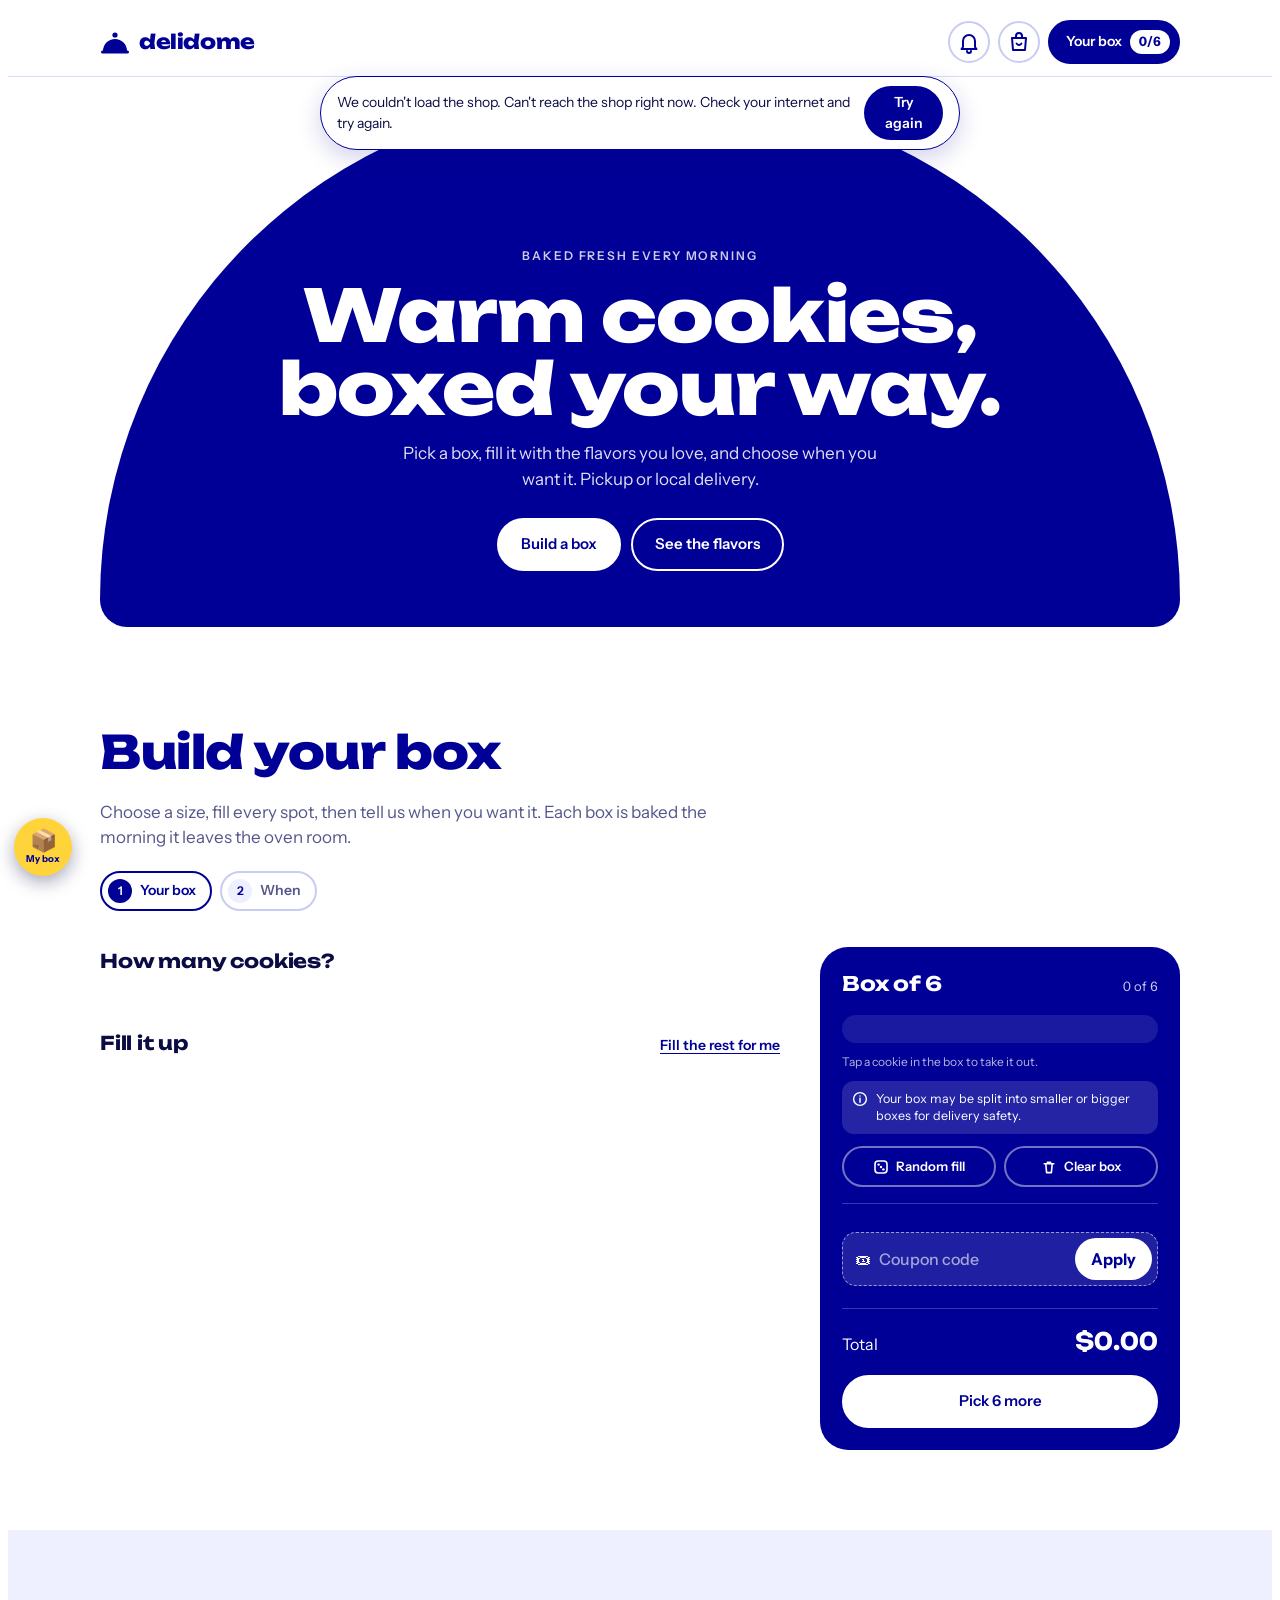
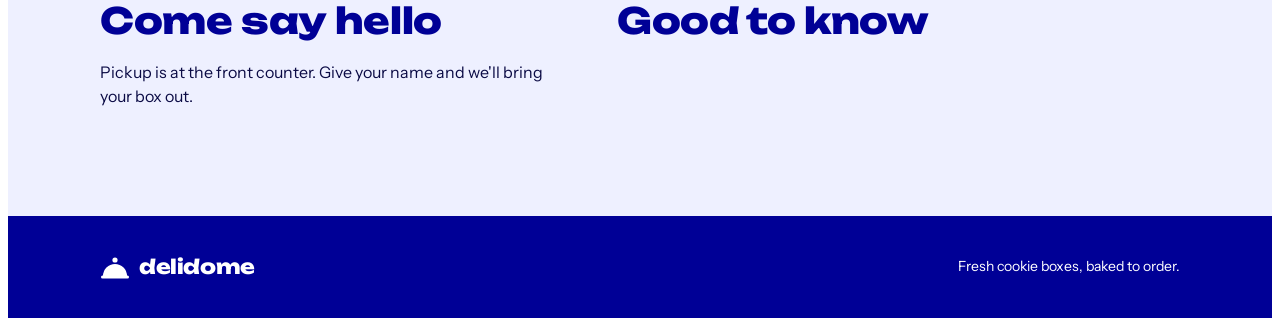
==== commit 5e58f62e: "Phone bar random/shuffle button and draggable floating show-my-box circle, both customizable in Boxe" ====
--- a/site/index.html
+++ b/site/index.html
@@ -64,6 +64,7 @@
           <div class="block">
             <h3 class="q">How many cookies?</h3>
             <div class="sizes" id="sizes"></div>
+            <div class="gifthint" id="giftHint" hidden></div>
             <div class="custom" id="customBox" hidden></div>
           </div>
           <div class="block" id="menu">
@@ -157,6 +158,7 @@
 
 <div class="sheet" id="moSheet" hidden role="dialog" aria-modal="true" aria-label="My orders"><div class="sheet-card" id="moCard"></div></div>
 <div class="bell-pop" id="bellPop" hidden role="dialog" aria-label="Notifications"><div class="bell-h"><b>🔔 Notifications</b><button class="x" type="button" data-bellclose aria-label="Close">✕</button></div><div class="bell-tabs" id="bellTabs" role="tablist"></div><div class="bell-list" id="bellList"></div></div>
+<div class="gsheet" id="giftSheet" hidden><div class="gs-dim" data-gsclose></div><div class="gs-card" role="dialog" aria-modal="true" aria-labelledby="gsTitle"><button class="x gs-x" type="button" data-gsclose aria-label="Close">✕</button><div id="gsBody"></div></div></div>
 <div class="pp-pop" id="ppPop" hidden role="dialog" aria-modal="true" aria-label="Payment proof sent"><div class="pp-fx" id="ppFx" aria-hidden="true"></div><div class="pp-card" id="ppCard"></div></div>
 <div class="rnpop" id="rnPop" hidden role="status" aria-live="polite"></div>
 <div class="sheet center" id="cwSheet" hidden role="alertdialog" aria-modal="true" aria-labelledby="cwTitle"><div class="sheet-card cw-card" id="cwCard"></div></div>
@@ -165,8 +167,9 @@
 
 <div class="bar" aria-live="polite">
   <div><strong id="barTotal">$0.00</strong><small id="barSub">0 of 6 picked</small></div>
-  <button class="btn" id="barCta" type="button">Pick 6 more</button>
-</div>
+  <div class="barr"><button class="barrand" id="barRand" type="button" hidden aria-label="Random fill"></button><button class="btn" id="barCta" type="button">Pick 6 more</button></div>
+</div>
+<button class="fab" id="fab" type="button" hidden aria-label="Show my box"><span class="fab-ic" id="fabIc" aria-hidden="true"></span><small class="fab-tx" id="fabTx"></small></button>
 
 <div class="sheet" id="bsPop" hidden role="dialog" aria-modal="true" aria-labelledby="bsPopTitle">
   <div class="sheet-card">
--- a/site/styles.css
+++ b/site/styles.css
@@ -864,3 +864,89 @@
 .placeprev.big{width:160px;height:160px}
 .addrwarn{margin:6px 0 0;padding:7px 10px;border-radius:10px;background:#FFF6D6;border:1px solid #F2D37A;color:#6B4E00;font-size:12.5px;line-height:1.4}
 .oc-b.ownm.nudge{animation:bsshake .45s ease-in-out 3}
+
+/* gifts: strip under the box sizes, pop-up, and the magic box in the "proof sent" pop-up */
+.gifthint{display:flex;align-items:center;gap:10px;margin-top:12px;padding:10px 12px;border-radius:14px;background:#FFF3C4;color:#000096;border:1.5px dashed #D9A800;font-size:13px;font-weight:700}
+.gifthint[hidden]{display:none}
+.gifthint.inl{margin-top:10px}
+.gifthint .ic{font-size:20px}.gifthint .t{flex:1;min-width:0}
+.gifthint-b{border:0;background:#000096;color:#fff;border-radius:99px;padding:8px 14px;font-weight:800;font-size:13px;white-space:nowrap;cursor:pointer;animation:gbtnp 1.8s ease-in-out infinite}
+@keyframes gbtnp{0%,100%{transform:scale(1)}50%{transform:scale(1.06)}}
+.gbsee{margin-top:10px;width:100%;border:0;background:#000096;color:#fff;border-radius:99px;padding:10px 14px;font-weight:800;font-size:14px;cursor:pointer}
+.gnote{margin:8px 0 0;font-size:11.5px;opacity:.8;line-height:1.35}
+.gsheet{position:fixed;inset:0;z-index:70;display:grid;align-items:end;justify-items:center}
+.gsheet[hidden]{display:none}
+.gs-dim{position:absolute;inset:0;background:rgba(0,0,40,.55)}
+.gs-card{position:relative;width:100%;max-width:520px;max-height:88vh;overflow:auto;background:#fff;color:#000096;border-radius:24px 24px 0 0;padding:20px 18px 22px;box-shadow:0 -10px 40px rgba(0,0,60,.35);animation:gsup .28s ease-out}
+@keyframes gsup{from{transform:translateY(40px);opacity:0}to{transform:none;opacity:1}}
+.gs-x{position:absolute;right:14px;top:14px}
+.gs-card h3{margin:0;font-size:19px;padding-right:44px}
+.gs-sub{margin:4px 0 14px;font-size:13px;opacity:.8}
+.gs-g{display:flex;align-items:center;gap:12px;background:#EEF0FF;border-radius:16px;padding:8px 12px 8px 8px;margin-bottom:8px}
+.gs-g img,.gs-p{width:62px;height:62px;flex:none;border-radius:14px;object-fit:cover;display:grid;place-items:center;background:#fff;font-size:30px}
+.gs-g b{flex:1;min-width:0;font-size:15px;overflow-wrap:anywhere}
+.gs-g em{flex:none;font-style:normal;font-size:11px;font-weight:800;background:#0A6B34;color:#fff;border-radius:99px;padding:3px 9px}
+.gs-note{display:flex;gap:8px;align-items:flex-start;background:#FFF3C4;border-radius:12px;padding:10px 12px;font-size:12.5px;margin:10px 0 8px;font-weight:600}
+.gs-av{margin:8px 0 12px;font-size:11.5px;opacity:.75}
+.gs-ok{width:100%}
+.gmagic{margin:14px 0 4px;text-align:center;position:relative}
+.gm-box{position:relative;display:block;margin:0 auto;width:120px;height:110px;border:0;background:none;padding:0;cursor:pointer;animation:gmwig 1.1s ease-in-out infinite}
+.gm-body{position:absolute;left:8px;right:8px;bottom:0;height:68px;border-radius:10px;background:linear-gradient(180deg,#E8334F,#B3122D)}
+.gm-body::after{content:"";position:absolute;left:50%;top:0;bottom:0;width:18px;margin-left:-9px;background:#FFD43B}
+.gm-lid{position:absolute;left:0;right:0;bottom:60px;height:30px;border-radius:9px;background:linear-gradient(180deg,#FF5470,#D81B3D);transform-origin:left bottom;transition:transform .5s cubic-bezier(.3,1.6,.5,1),opacity .5s}
+.gm-lid::after{content:"";position:absolute;left:50%;top:0;bottom:0;width:18px;margin-left:-9px;background:#FFC107}
+.gm-bow{position:absolute;left:50%;top:-4px;margin-left:-16px;font-style:normal;font-size:30px;transition:transform .5s,opacity .5s}
+.gm-glow{position:absolute;left:50%;bottom:40px;width:10px;height:10px;margin-left:-5px;border-radius:50%;background:#FFF6B0;box-shadow:0 0 0 0 #FFE066;opacity:0}
+@keyframes gmwig{0%,100%{transform:rotate(-4deg)}50%{transform:rotate(4deg)}}
+.gmagic.opening .gm-box{animation:gmshake .35s linear 2}
+.gmagic.opening .gm-lid{transition-delay:.55s;transform:translate(26px,-58px) rotate(32deg);opacity:0}
+.gmagic.opening .gm-bow{transition-delay:.55s;transform:translateY(-62px) scale(1.4);opacity:0}
+.gmagic.opening .gm-glow{animation:gmglow .5s .6s ease-out forwards}
+@keyframes gmshake{0%,100%{transform:translateX(0)}25%{transform:translateX(-6px) rotate(-5deg)}75%{transform:translateX(6px) rotate(5deg)}}
+@keyframes gmglow{0%{opacity:1;box-shadow:0 0 0 0 #FFE066}100%{opacity:0;box-shadow:0 0 0 90px rgba(255,224,102,0)}}
+.gmagic.opened .gm-box{animation:none;height:60px;margin-bottom:6px;pointer-events:none}
+.gmagic.opened .gm-lid,.gmagic.opened .gm-bow{opacity:0}
+.gmagic.opened .gm-body{height:44px}
+.gm-t{margin:8px 0 0;font-weight:800;font-size:14px}
+.gm-gifts{margin-top:2px}
+.gm-gifts:not([hidden]){animation:gmpop .5s cubic-bezier(.3,1.6,.5,1)}
+@keyframes gmpop{from{transform:scale(.6);opacity:0}to{transform:none;opacity:1}}
+.gm-h{margin:0 0 8px;font-weight:800;font-size:16px}
+.gm-gifts .gcard{flex:1 1 100%;text-align:left}
+.gm-n{margin:8px 0 0;font-size:11.5px;opacity:.8;line-height:1.35}
+.gm-c{position:absolute;left:50%;top:70px;width:8px;height:12px;border-radius:2px;pointer-events:none;animation:gmc 1.4s ease-out forwards}
+@keyframes gmc{to{transform:translate(var(--dx),var(--dy)) rotate(var(--r));opacity:0}}
+@media (prefers-reduced-motion:reduce){.gm-box,.gifthint-b,.gs-card,.gm-gifts{animation:none!important}}
+
+/* tracker: courier step, failed delivery */
+.track-l li.bad{color:#C8102E;font-weight:700}.track-l li.bad .dot{background:#C8102E;border-color:#C8102E}
+.track-l li.srch .dot{animation:trksrch 1.3s ease-in-out infinite}
+@keyframes trksrch{0%,100%{box-shadow:0 0 0 4px var(--ice)}50%{box-shadow:0 0 0 9px rgba(0,0,150,.08)}}
+.track-l li small a{color:var(--blue);font-weight:700}
+@media (prefers-reduced-motion:reduce){.track-l li.srch .dot{animation:none}}
+
+/* phone bar: random / shuffle button, and the floating "show my box" circle */
+.barr{display:flex;align-items:center;gap:10px}
+.barrand{width:44px;height:44px;flex:none;border-radius:50%;border:0;padding:0;background:var(--rb-bg,#FFD43B);color:#000096;font-size:22px;line-height:1;display:grid;place-items:center;cursor:pointer;box-shadow:0 3px 10px rgba(0,0,0,.28)}
+.barrand[hidden]{display:none}
+.barrand[disabled]{opacity:.5}
+.barrand:active{transform:scale(.9)}
+.barrand.fx-wiggle{animation:rbwig 2.6s ease-in-out infinite}
+.barrand.fx-pulse{animation:rbpulse 1.6s ease-in-out infinite}
+@keyframes rbwig{0%,68%,100%{transform:rotate(0)}74%{transform:rotate(-16deg)}82%{transform:rotate(16deg)}90%{transform:rotate(-9deg)}}
+@keyframes rbpulse{0%,100%{transform:scale(1)}50%{transform:scale(1.13)}}
+.fab{position:fixed;left:14px;bottom:calc(88px + env(safe-area-inset-bottom,0px));z-index:45;width:58px;height:58px;border-radius:50%;border:0;padding:0;background:var(--fab-bg,#FFD43B);color:var(--fab-ink,#000096);display:none;place-items:center;align-content:center;cursor:grab;touch-action:none;user-select:none;-webkit-user-select:none;box-shadow:0 6px 18px rgba(0,0,60,.35);font-size:22px;line-height:1;transition:opacity .25s,transform .25s}
+.fab:not([hidden]){display:grid}
+.fab .fab-tx{display:block;font-size:9.5px;font-weight:800;line-height:1;margin-top:2px;max-width:50px;overflow:hidden;text-overflow:ellipsis;white-space:nowrap}
+.fab.away{opacity:0;pointer-events:none;transform:scale(.7)}
+.fab.dragging{cursor:grabbing;transition:none;animation:none!important;transform:scale(1.08)}
+.fab.fx-bounce{animation:fabbounce 2.4s ease-in-out infinite}
+.fab.fx-pulse{animation:rbpulse 1.7s ease-in-out infinite}
+.fab.fx-glow{animation:fabglow 2s ease-in-out infinite}
+@keyframes fabbounce{0%,60%,100%{transform:translateY(0)}70%{transform:translateY(-10px)}80%{transform:translateY(0)}88%{transform:translateY(-5px)}}
+@keyframes fabglow{0%,100%{box-shadow:0 6px 18px rgba(0,0,60,.35),0 0 0 0 rgba(255,212,59,.7)}50%{box-shadow:0 6px 18px rgba(0,0,60,.35),0 0 0 12px rgba(255,212,59,0)}}
+@media (min-width:901px){.fab{bottom:24px}}
+.boxpanel.boxflash{animation:boxfl 1.3s ease-out}
+@keyframes boxfl{0%{box-shadow:0 0 0 0 rgba(255,212,59,.95)}100%{box-shadow:0 0 0 22px rgba(255,212,59,0)}}
+.fabprev .fab,.fabprev .barrand{position:static;display:grid;cursor:default}
+@media (prefers-reduced-motion:reduce){.barrand,.fab,.boxpanel.boxflash{animation:none!important}}
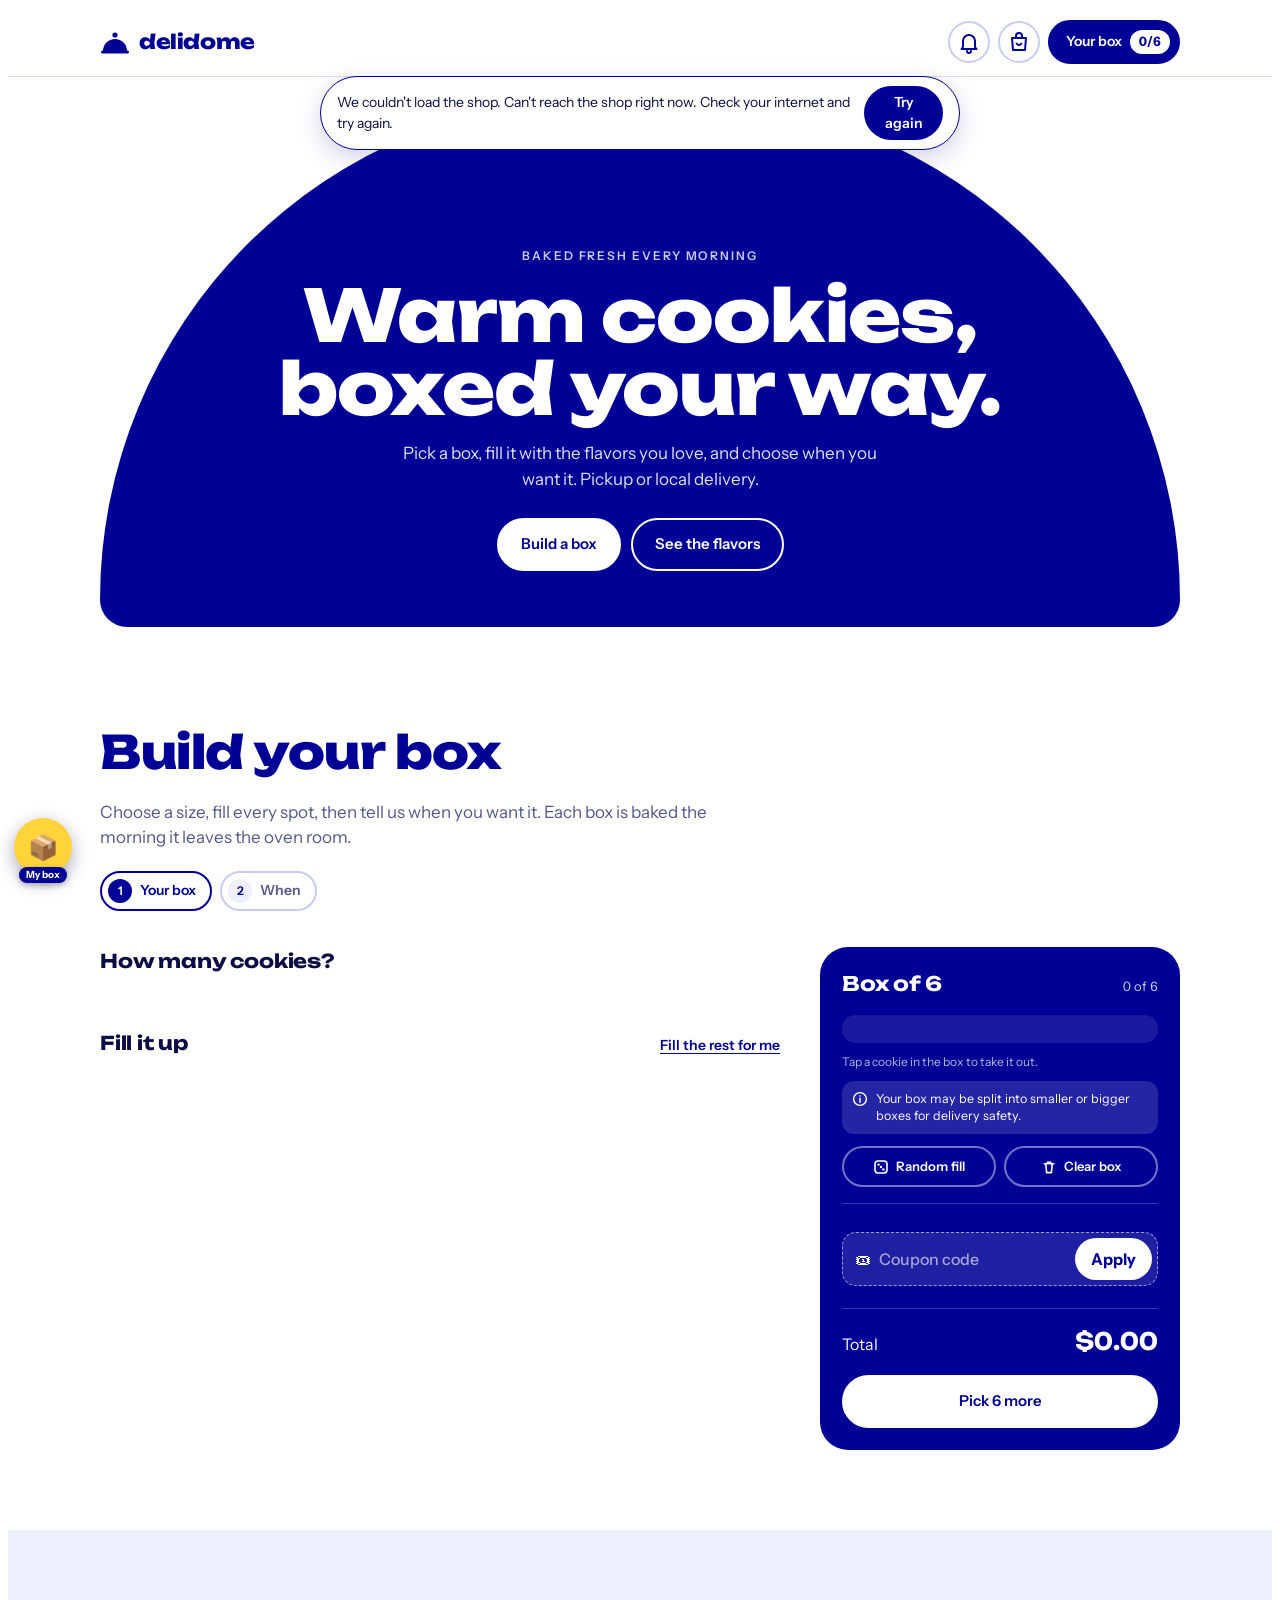
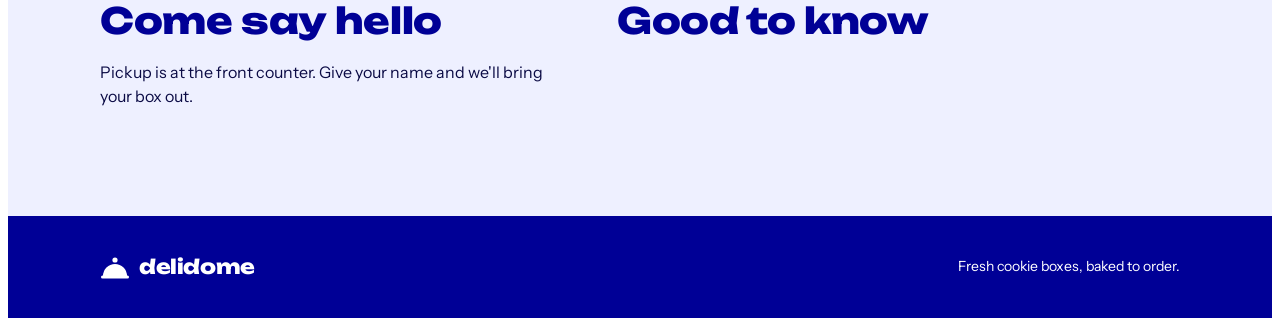
==== commit 11fd7c24: "Floating circle and random button: own pictures, flavor-plate style background, pinch / press-and-ho" ====
--- a/site/index.html
+++ b/site/index.html
@@ -169,7 +169,7 @@
   <div><strong id="barTotal">$0.00</strong><small id="barSub">0 of 6 picked</small></div>
   <div class="barr"><button class="barrand" id="barRand" type="button" hidden aria-label="Random fill"></button><button class="btn" id="barCta" type="button">Pick 6 more</button></div>
 </div>
-<button class="fab" id="fab" type="button" hidden aria-label="Show my box"><span class="fab-ic" id="fabIc" aria-hidden="true"></span><small class="fab-tx" id="fabTx"></small></button>
+<button class="fab" id="fab" type="button" hidden aria-label="Show my box"><span class="fab-pl" id="fabPl"><span class="fab-ic" id="fabIc" aria-hidden="true"></span></span><small class="fab-tx" id="fabTx"></small></button>
 
 <div class="sheet" id="bsPop" hidden role="dialog" aria-modal="true" aria-labelledby="bsPopTitle">
   <div class="sheet-card">
--- a/site/styles.css
+++ b/site/styles.css
@@ -935,9 +935,14 @@
 .barrand.fx-pulse{animation:rbpulse 1.6s ease-in-out infinite}
 @keyframes rbwig{0%,68%,100%{transform:rotate(0)}74%{transform:rotate(-16deg)}82%{transform:rotate(16deg)}90%{transform:rotate(-9deg)}}
 @keyframes rbpulse{0%,100%{transform:scale(1)}50%{transform:scale(1.13)}}
-.fab{position:fixed;left:14px;bottom:calc(88px + env(safe-area-inset-bottom,0px));z-index:45;width:58px;height:58px;border-radius:50%;border:0;padding:0;background:var(--fab-bg,#FFD43B);color:var(--fab-ink,#000096);display:none;place-items:center;align-content:center;cursor:grab;touch-action:none;user-select:none;-webkit-user-select:none;box-shadow:0 6px 18px rgba(0,0,60,.35);font-size:22px;line-height:1;transition:opacity .25s,transform .25s}
-.fab:not([hidden]){display:grid}
-.fab .fab-tx{display:block;font-size:9.5px;font-weight:800;line-height:1;margin-top:2px;max-width:50px;overflow:hidden;text-overflow:ellipsis;white-space:nowrap}
+.fab{position:fixed;left:14px;bottom:calc(88px + env(safe-area-inset-bottom,0px));z-index:45;width:var(--fab-s,58px);height:var(--fab-s,58px);opacity:var(--fab-o,1);border:0;padding:0;background:none;border-radius:50%;display:none;cursor:grab;touch-action:none;user-select:none;-webkit-user-select:none;-webkit-touch-callout:none;color:var(--fab-ink,#000096);line-height:1;transition:opacity .25s,transform .25s}
+.fab:not([hidden]){display:block}
+.fab-pl{display:grid;place-items:center;width:100%;height:100%;border-radius:50%;box-shadow:0 6px 18px rgba(0,0,60,.35);font-size:calc(var(--fab-s,58px) * .42);overflow:hidden}
+.fab-ic{display:grid;place-items:center;width:100%;height:100%}
+.fab-img{width:var(--ck,84%);height:var(--ck,84%);border-radius:50%;object-fit:cover;display:block;pointer-events:none;-webkit-user-drag:none;box-shadow:0 3px 8px rgba(0,0,40,.25)}
+.fab-img.cut{border-radius:0;object-fit:contain;box-shadow:none;filter:drop-shadow(0 3px 5px rgba(0,0,40,.3))}
+.fab .fab-tx{position:absolute;left:50%;bottom:-7px;transform:translateX(-50%);display:block;font-size:max(8px,calc(var(--fab-s,58px) * .17));font-weight:800;line-height:1;padding:3px 7px;border-radius:99px;max-width:calc(var(--fab-s,58px) * 1.5);overflow:hidden;text-overflow:ellipsis;white-space:nowrap;box-shadow:0 2px 6px rgba(0,0,40,.3)}
+.fab .fab-tx[hidden]{display:none}
 .fab.away{opacity:0;pointer-events:none;transform:scale(.7)}
 .fab.dragging{cursor:grabbing;transition:none;animation:none!important;transform:scale(1.08)}
 .fab.fx-bounce{animation:fabbounce 2.4s ease-in-out infinite}
@@ -948,5 +953,12 @@
 @media (min-width:901px){.fab{bottom:24px}}
 .boxpanel.boxflash{animation:boxfl 1.3s ease-out}
 @keyframes boxfl{0%{box-shadow:0 0 0 0 rgba(255,212,59,.95)}100%{box-shadow:0 0 0 22px rgba(255,212,59,0)}}
-.fabprev .fab,.fabprev .barrand{position:static;display:grid;cursor:default}
+.fabprev .fab{position:static;display:block;cursor:default;margin-bottom:8px}.fabprev .barrand{cursor:default}
 @media (prefers-reduced-motion:reduce){.barrand,.fab,.boxpanel.boxflash{animation:none!important}}
+.barrand img{width:100%;height:100%;border-radius:50%;object-fit:cover;display:block;pointer-events:none}
+.barrand img.cut{object-fit:contain;border-radius:0;filter:drop-shadow(0 2px 3px rgba(0,0,40,.3))}
+.fabtune{position:fixed;z-index:46;display:grid;gap:8px;min-width:190px;padding:12px 14px;border-radius:16px;background:#fff;color:#000096;box-shadow:0 10px 30px rgba(0,0,60,.35);font-size:13px;font-weight:700}
+.fabtune[hidden]{display:none}
+.fabtune label{display:grid;grid-template-columns:44px 1fr;align-items:center;gap:8px}
+.fabtune input[type=range]{width:100%;accent-color:#000096}
+.fabtune button{justify-self:end;border:1.5px solid #C9CCF0;background:#fff;color:#000096;border-radius:99px;padding:4px 12px;font-weight:800;font-size:12px;cursor:pointer}
